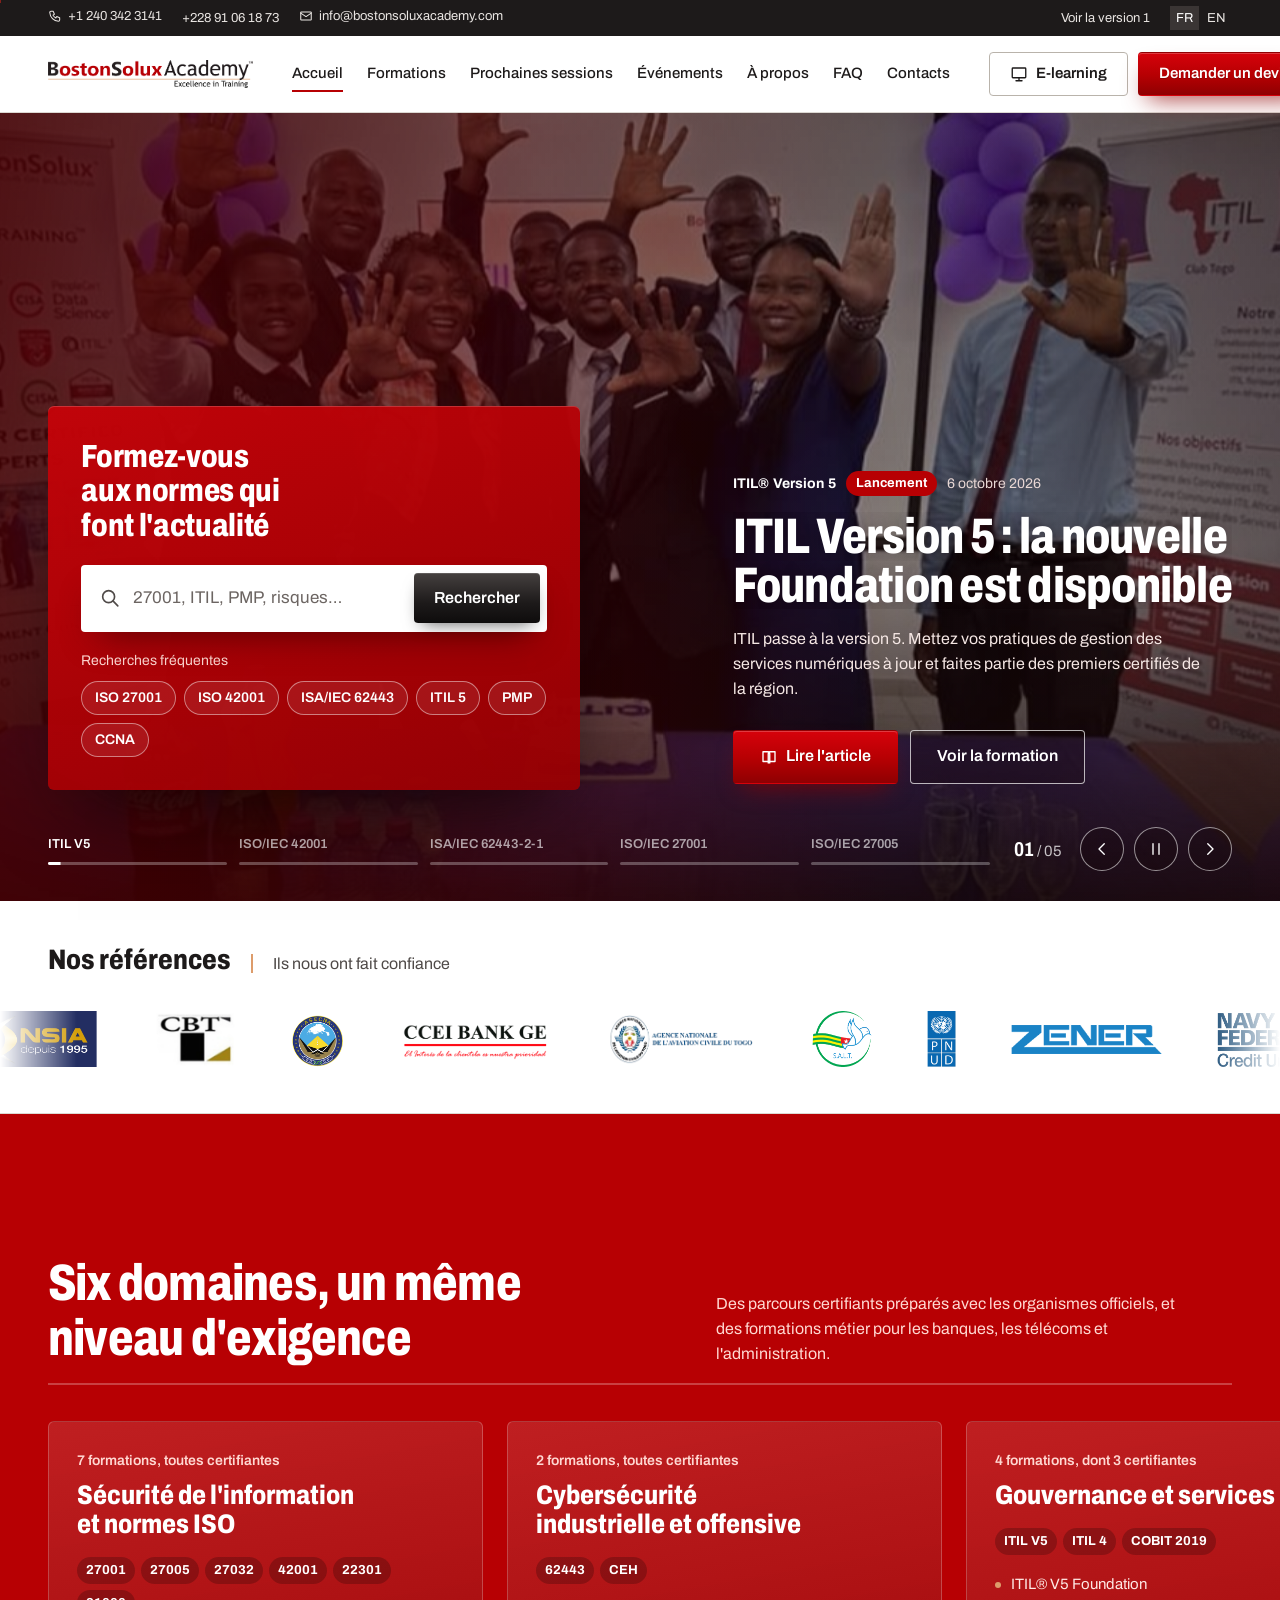
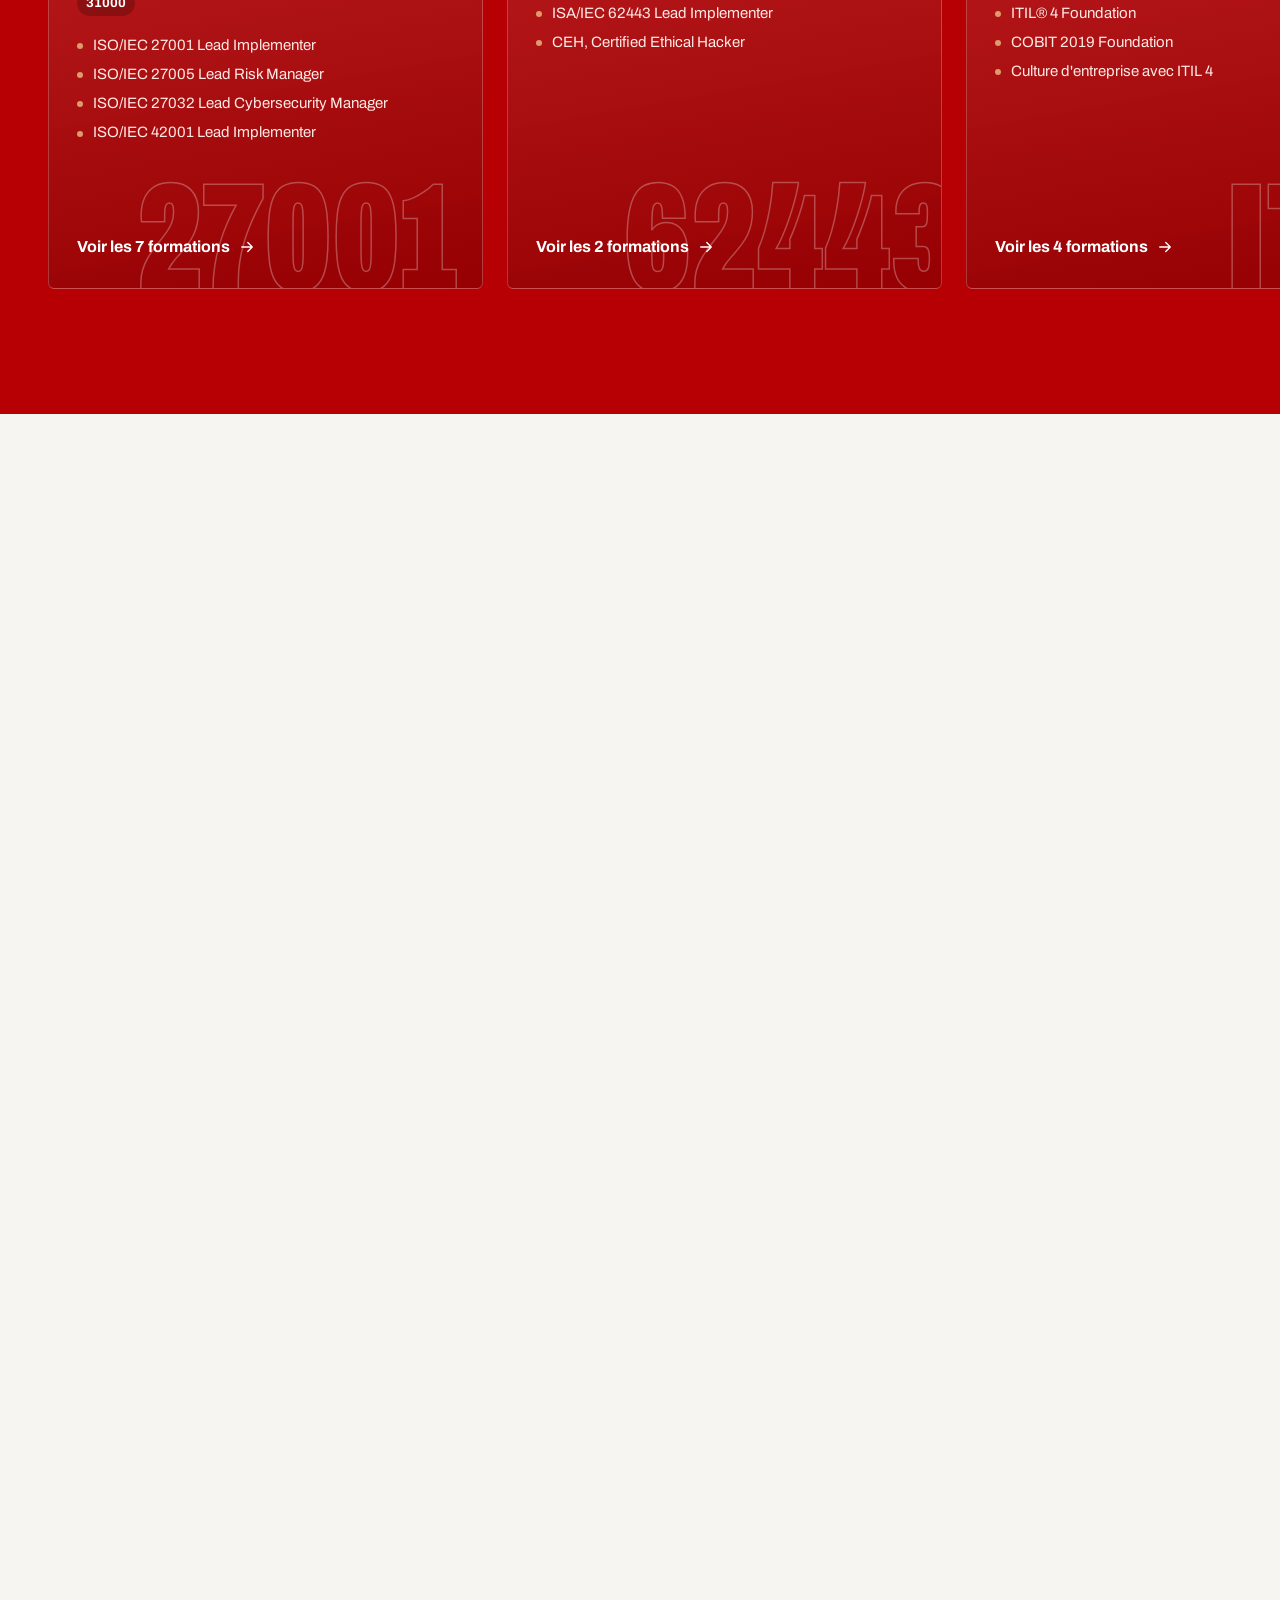
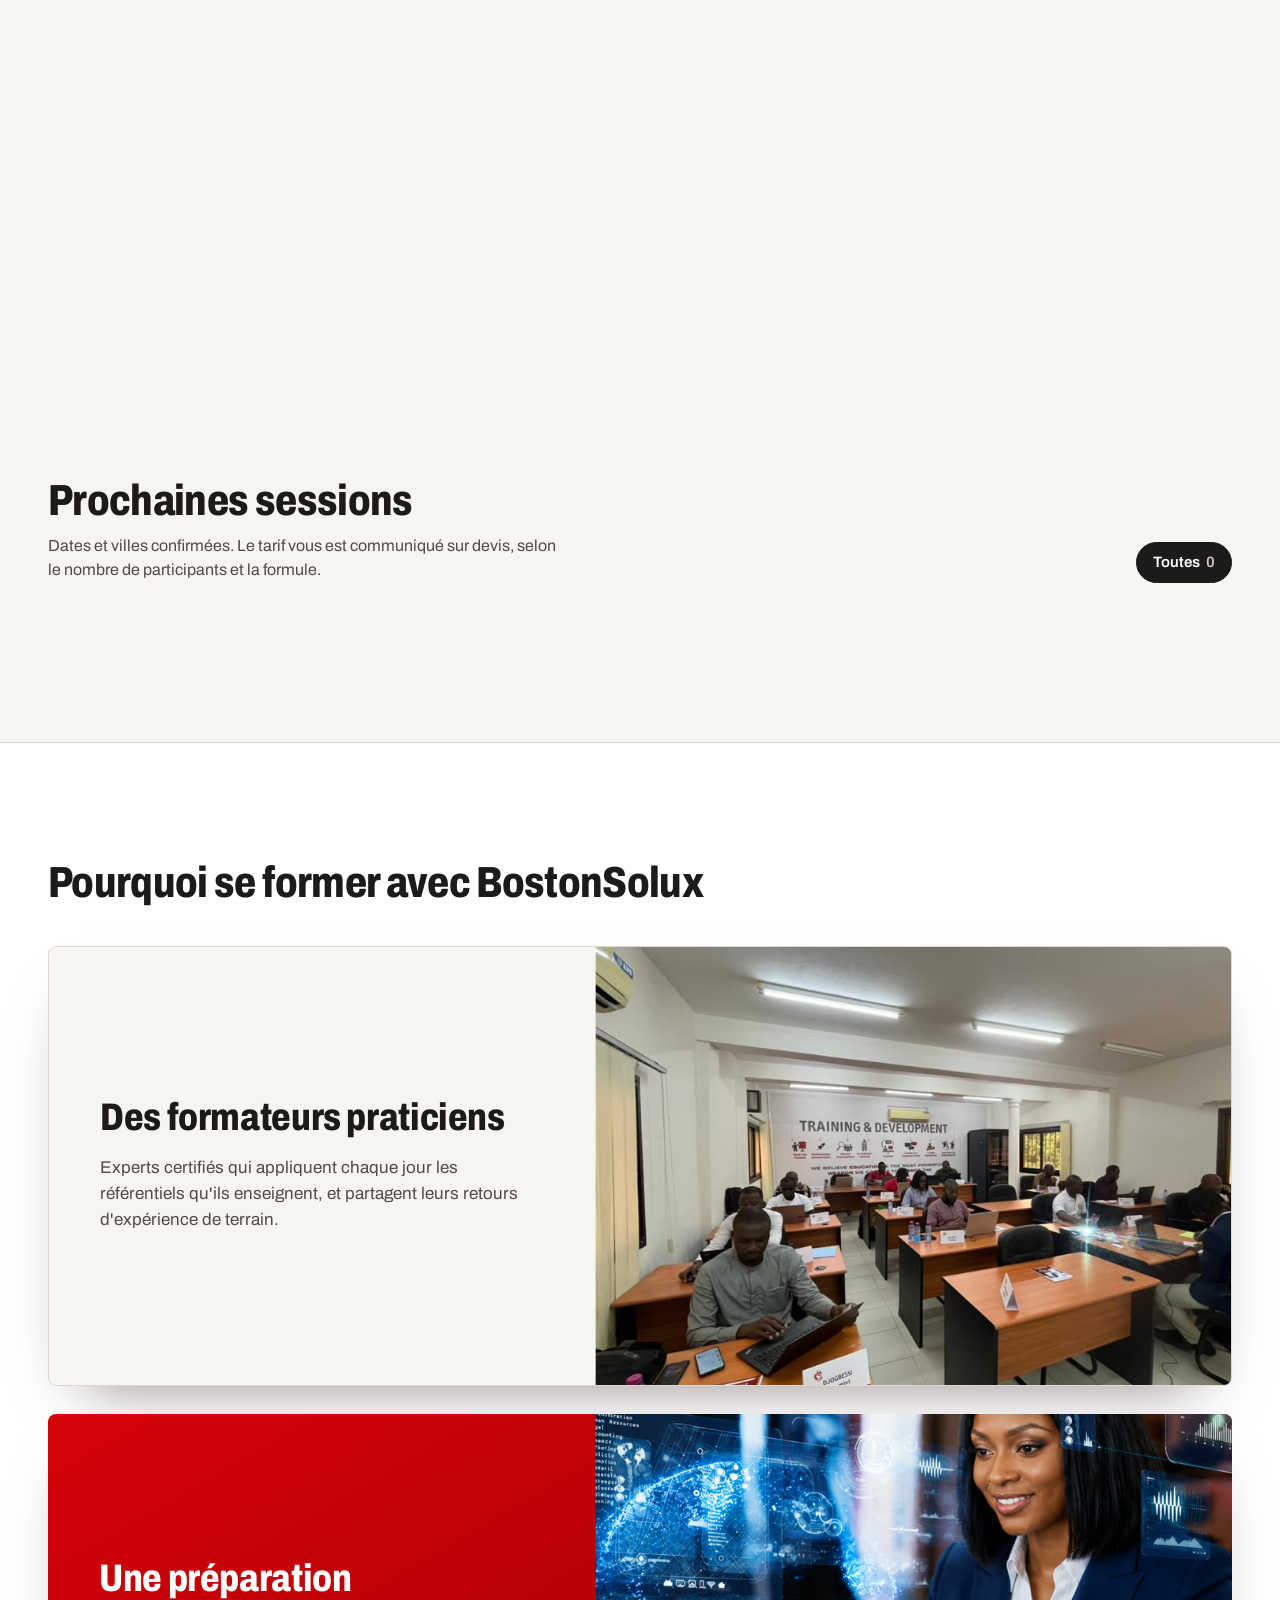
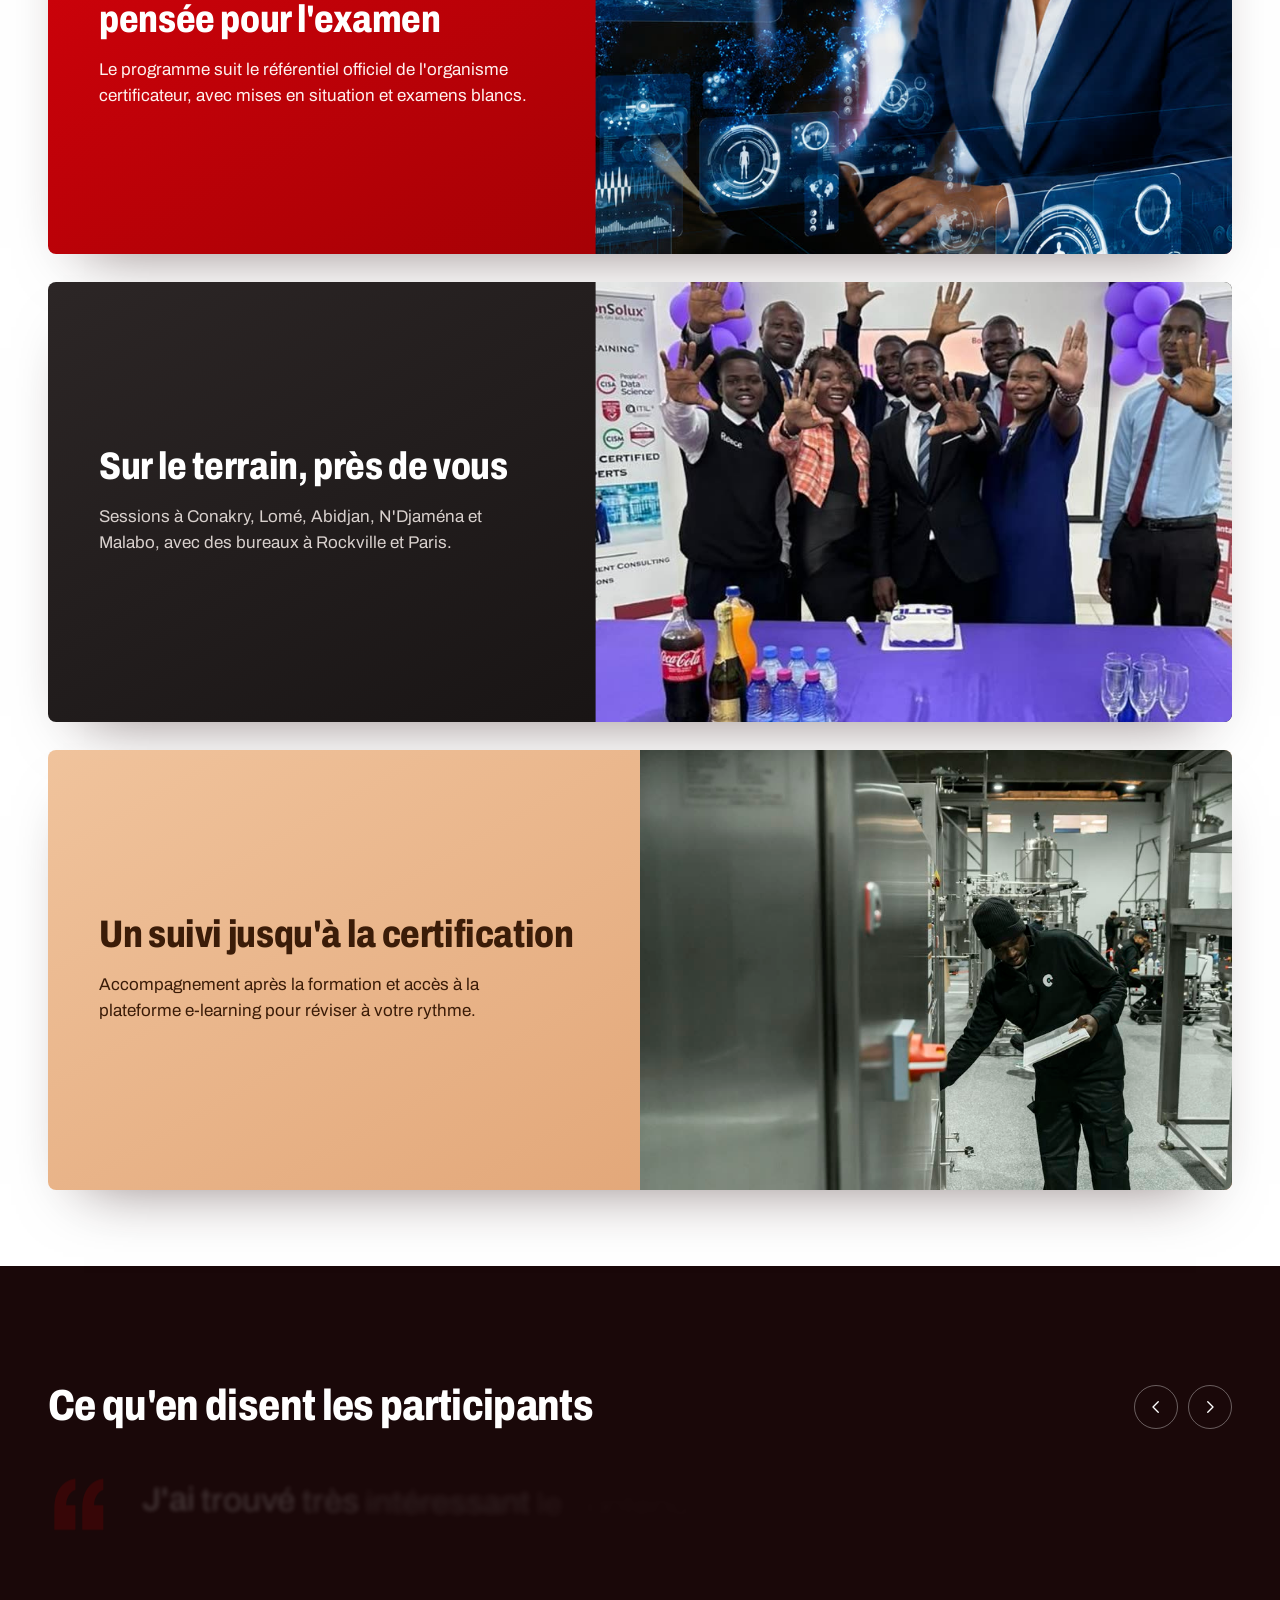
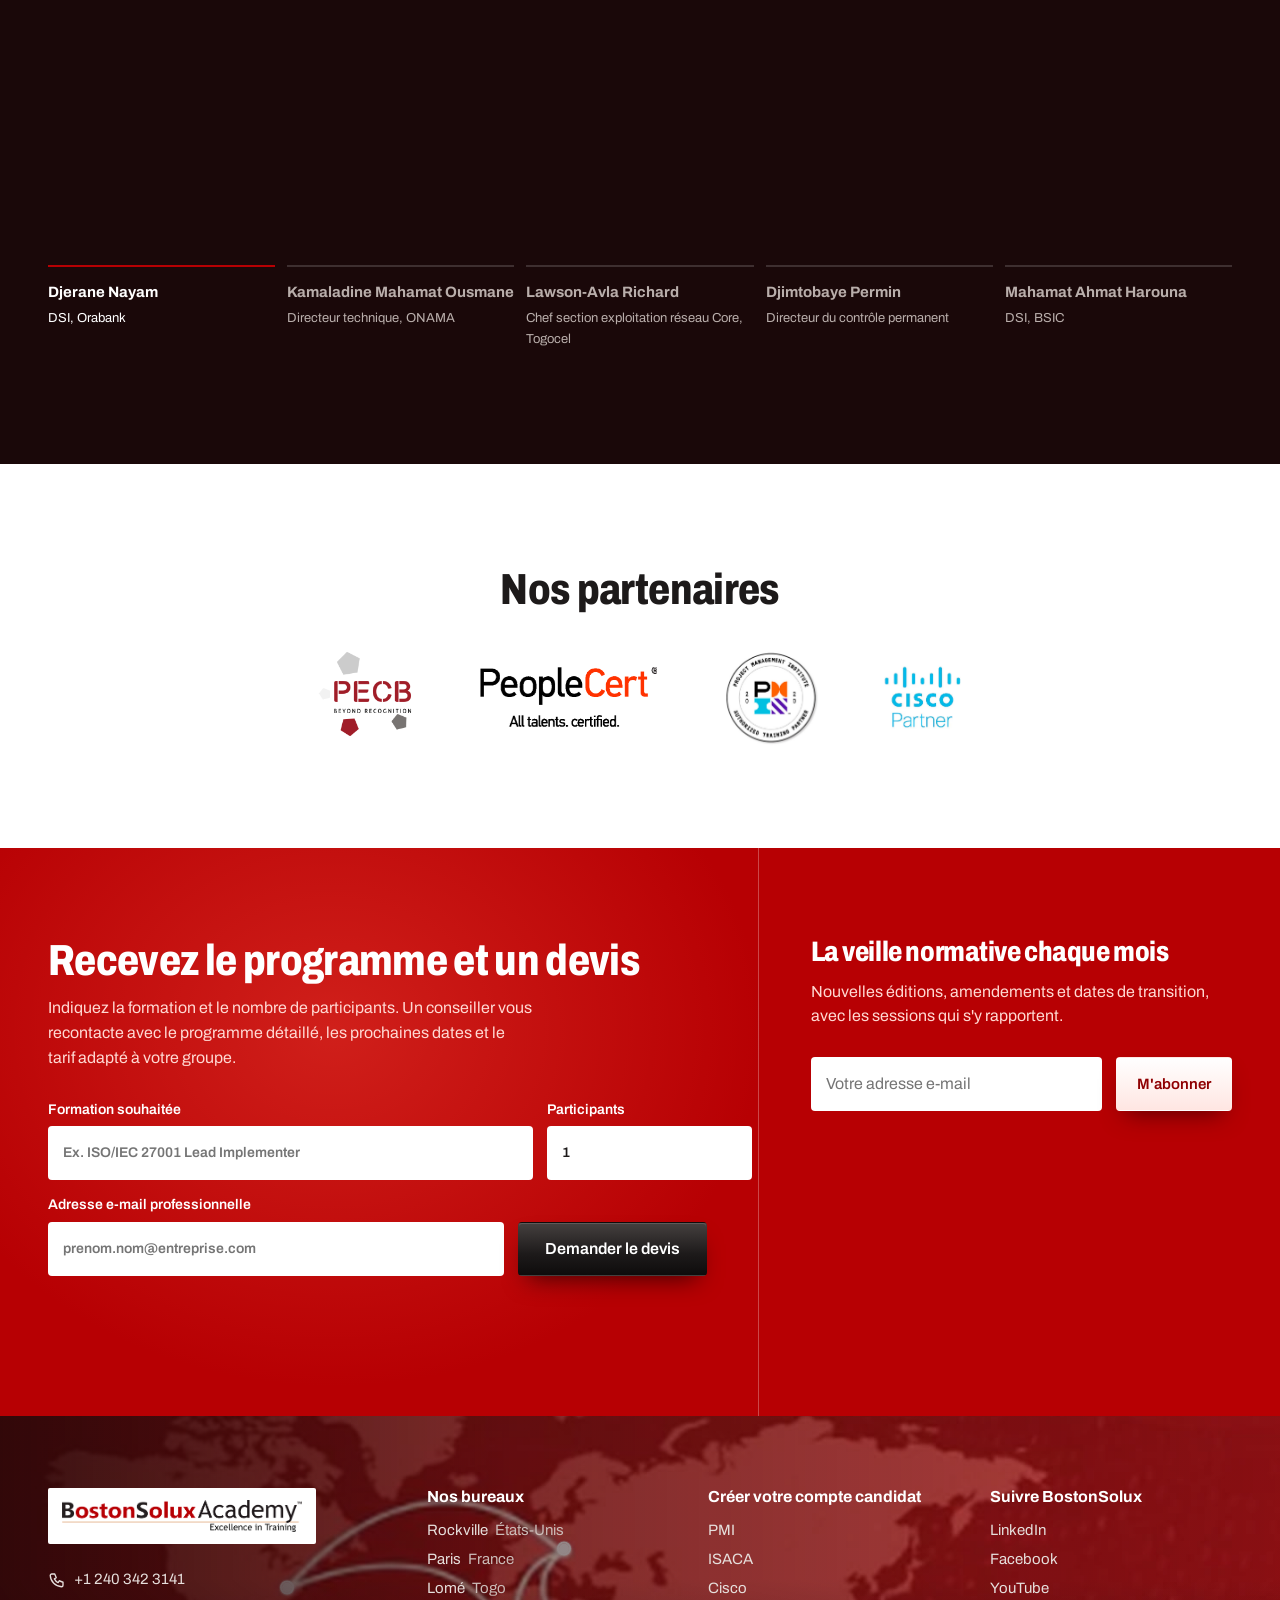
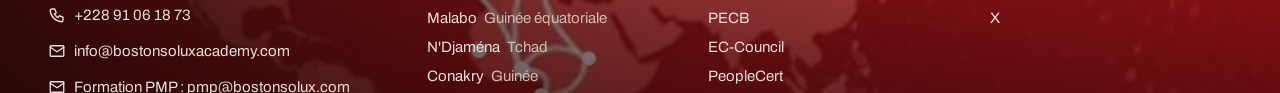
==== maquette/v2/index.html @ 716f004b "Logos officiels des références et version 2 de la maquette V1 : - Logos des références remplacés par" ====
<!doctype html>
<html lang="fr">
<head>
  <meta charset="utf-8">
  <script>document.documentElement.classList.add("js-intro")</script>
  <meta name="viewport" content="width=device-width, initial-scale=1">
  <title>BostonSolux Academy | Formations certifiantes ISO, ITIL, ISA/IEC, PMP</title>
  <meta name="description" content="Formations certifiantes ISO, ITIL, ISA/IEC 62443, PMP et Cisco en présentiel à Conakry, Lomé, Abidjan, N'Djaména et en e-learning.">
  <link rel="preload" href="../fonts/archivo-latin.woff2" as="font" type="font/woff2" crossorigin>
  <link rel="preload" href="../img/news-itil5.jpg" as="image">
  <link rel="stylesheet" href="styles.css">
</head>
<body>
  <a class="skip" href="#contenu">Aller au contenu</a>

  <svg width="0" height="0" class="sr-only" aria-hidden="true">
    <symbol id="i-search" viewBox="0 0 24 24"><circle cx="10.5" cy="10.5" r="6.5"/><path d="m15.5 15.5 5 5"/></symbol>
    <symbol id="i-phone" viewBox="0 0 24 24"><path d="M5 4h4l2 5-2.5 1.5a11 11 0 0 0 5 5L15 13l5 2v4a2 2 0 0 1-2 2A16 16 0 0 1 3 6a2 2 0 0 1 2-2"/></symbol>
    <symbol id="i-mail" viewBox="0 0 24 24"><rect x="3" y="5" width="18" height="14" rx="1"/><path d="m3 7 9 6 9-6"/></symbol>
    <symbol id="i-pin" viewBox="0 0 24 24"><path d="M12 21s-7-6.2-7-11.5a7 7 0 0 1 14 0C19 14.8 12 21 12 21z"/><circle cx="12" cy="9.5" r="2.5"/></symbol>
    <symbol id="i-cal" viewBox="0 0 24 24"><rect x="3.5" y="5" width="17" height="15" rx="1"/><path d="M3.5 10h17M8 3v4M16 3v4"/></symbol>
    <symbol id="i-arrow" viewBox="0 0 24 24"><path d="M5 12h14M13 6l6 6-6 6"/></symbol>
    <symbol id="i-left" viewBox="0 0 24 24"><path d="m15 5-7 7 7 7"/></symbol>
    <symbol id="i-right" viewBox="0 0 24 24"><path d="m9 5 7 7-7 7"/></symbol>
    <symbol id="i-pause" viewBox="0 0 24 24"><path d="M8 5v14M16 5v14"/></symbol>
    <symbol id="i-play" viewBox="0 0 24 24"><path d="M7 5v14l12-7z"/></symbol>
    <symbol id="i-menu" viewBox="0 0 24 24"><path d="M4 7h16M4 12h16M4 17h16"/></symbol>
    <symbol id="i-close" viewBox="0 0 24 24"><path d="m6 6 12 12M18 6 6 18"/></symbol>
    <symbol id="i-read" viewBox="0 0 24 24"><path d="M4 5h6a3 3 0 0 1 3 3v12a2 2 0 0 0-2-2H4zM20 5h-6a3 3 0 0 0-3 3v12a2 2 0 0 1 2-2h7z"/></symbol>
    <symbol id="i-screen" viewBox="0 0 24 24"><rect x="3" y="4" width="18" height="13" rx="1"/><path d="M8 21h8M12 17v4"/></symbol>
    <symbol id="i-check" viewBox="0 0 24 24"><path d="m5 12.5 4.5 4.5L19 7"/></symbol>
  </svg>

  <div class="progress" aria-hidden="true"><span id="scroll-progress"></span></div>

  <div class="utility">
    <div class="wrap utility__in">
      <ul class="utility__contacts">
        <li><a href="tel:+12403423141"><svg class="ic"><use href="#i-phone"/></svg>+1 240 342 3141</a></li>
        <li><a href="tel:+22891061873">+228 91 06 18 73</a></li>
        <li class="hide-sm"><a href="mailto:info@bostonsoluxacademy.com"><svg class="ic"><use href="#i-mail"/></svg>info@bostonsoluxacademy.com</a></li>
      </ul>
      <ul class="utility__links">
        <li class="hide-sm"><a href="../index.html">Voir la version 1</a></li>
        <li class="lang"><a href="#" aria-current="true">FR</a><a href="#">EN</a></li>
      </ul>
    </div>
  </div>

  <header class="nav" id="nav">
    <div class="wrap nav__in">
      <a class="nav__logo" href="#"><img src="../logo-bs-academy.png" alt="BostonSolux Academy, Excellence in Training" width="1114" height="150"></a>
      <nav aria-label="Navigation principale">
        <ul class="nav__menu" id="menu">
          <li><a href="#" aria-current="page">Accueil</a></li>
          <li><a href="#domaines">Formations</a></li>
          <li><a href="#sessions">Prochaines sessions</a></li>
          <li><a href="#">Événements</a></li>
          <li><a href="#">À propos</a></li>
          <li><a href="#">FAQ</a></li>
          <li><a href="#contact">Contacts</a></li>
          <li class="nav__menu-extra"><a href="#">Plateforme e-learning</a></li>
        </ul>
      </nav>
      <div class="nav__actions">
        <a class="btn btn--ghost hide-md" href="#"><svg class="ic"><use href="#i-screen"/></svg>E-learning</a>
        <a class="btn btn--red" href="#devis" data-magnetic>Demander un devis</a>
        <button class="nav__burger" type="button" aria-expanded="false" aria-controls="menu" aria-label="Ouvrir le menu">
          <svg class="ic ic--lg"><use href="#i-menu"/></svg>
        </button>
      </div>
    </div>
  </header>

  <main id="contenu">
    <!-- ===== Header : actualités en diaporama + recherche ===== -->
    <section class="hero" id="hero" aria-roledescription="carrousel" aria-label="Actualités des normes et recherche de formation">
      <div class="hero__slides" aria-hidden="true"><div class="hero__reel" id="hero-slides"></div></div>
      <div class="hero__shade" aria-hidden="true"></div>

      <div class="wrap hero__grid">
        <div class="finder" id="finder" data-intro>
          <h1 class="finder__title">Formez-vous aux normes qui font l'actualité</h1>
          <form class="search" id="search" role="search" autocomplete="off">
            <label class="sr-only" for="q">Rechercher une formation</label>
            <div class="search__field">
              <svg class="ic search__icon"><use href="#i-search"/></svg>
              <input id="q" name="q" type="search" placeholder="27001, ITIL, PMP, risques…"
                role="combobox" aria-expanded="false" aria-controls="results" aria-autocomplete="list">
              <button class="search__go" type="submit">Rechercher</button>
            </div>
            <div class="search__panel" id="results-panel" hidden>
              <p class="search__count" id="results-count" aria-live="polite"></p>
              <ul class="search__results" id="results" role="listbox" aria-label="Formations correspondantes"></ul>
            </div>
          </form>
          <div class="finder__chips">
            <p id="chips-label">Recherches fréquentes</p>
            <ul aria-labelledby="chips-label">
              <li><button type="button" data-q="27001">ISO 27001</button></li>
              <li><button type="button" data-q="42001">ISO 42001</button></li>
              <li><button type="button" data-q="62443">ISA/IEC 62443</button></li>
              <li><button type="button" data-q="ITIL">ITIL 5</button></li>
              <li><button type="button" data-q="PMP">PMP</button></li>
              <li><button type="button" data-q="CCNA">CCNA</button></li>
            </ul>
          </div>
        </div>

        <article class="story" id="story" aria-live="polite" data-intro>
          <div class="story__meta"><span class="story__ref" id="story-ref"></span><span class="story__status" id="story-status"></span><time id="story-date"></time></div>
          <h2 class="story__title" id="story-title"></h2>
          <p class="story__teaser" id="story-teaser"></p>
          <div class="story__actions">
            <a class="btn btn--red btn--lg" id="story-read" href="#" data-magnetic><svg class="ic"><use href="#i-read"/></svg>Lire l'article</a>
            <a class="btn btn--glass btn--lg" id="story-course" href="#domaines">Voir la formation</a>
          </div>
        </article>
      </div>

      <div class="wrap hero__bar" data-intro>
        <ol class="dots" id="hero-dots" aria-label="Choisir une actualité"></ol>
        <div class="hero__ctrl">
          <span class="hero__count" aria-hidden="true"><b id="hero-index">01</b> / <span id="hero-total">05</span></span>
          <button type="button" class="round" id="hero-prev" aria-label="Actualité précédente"><svg class="ic"><use href="#i-left"/></svg></button>
          <button type="button" class="round" id="hero-toggle" aria-label="Mettre en pause le défilement"><svg class="ic"><use href="#i-pause"/></svg></button>
          <button type="button" class="round" id="hero-next" aria-label="Actualité suivante"><svg class="ic"><use href="#i-right"/></svg></button>
        </div>
      </div>
    </section>

    <!-- ===== Nos références ===== -->
    <section class="refs" aria-labelledby="refs-title">
      <div class="wrap refs__head">
        <h2 id="refs-title" data-split>Nos références</h2>
        <p>Ils nous ont fait confiance</p>
      </div>
      <div class="marquee">
        <ul class="marquee__row" id="refs-row" aria-label="Entreprises et institutions clientes"></ul>
      </div>
    </section>

    <!-- ===== Domaines : défilement horizontal épinglé ===== -->
    <section class="domains" id="domaines" aria-labelledby="domains-title">
      <div class="domains__pin">
        <div class="domains__intro wrap">
          <h2 id="domains-title" data-split>Six domaines, un même niveau d'exigence</h2>
          <p>Des parcours certifiants préparés avec les organismes officiels, et des formations métier pour les banques, les télécoms et l'administration.</p>
          <div class="domains__meter" aria-hidden="true"><span id="domains-meter"></span></div>
        </div>
        <div class="domains__viewport">
          <ul class="domains__track" id="domains-track"></ul>
        </div>
      </div>
    </section>

    <!-- ===== Prochaines sessions : frise ===== -->
    <section class="sessions" id="sessions" aria-labelledby="sessions-title">
      <div class="wrap">
        <div class="section-head">
          <div>
            <h2 id="sessions-title" data-split>Prochaines sessions</h2>
            <p>Dates et villes confirmées. Le tarif vous est communiqué sur devis, selon le nombre de participants et la formule.</p>
          </div>
          <div class="filters" role="group" aria-label="Filtrer par ville" id="city-filters"></div>
        </div>
        <div class="timeline">
          <div class="timeline__rail" aria-hidden="true"><span id="timeline-fill"></span></div>
          <ol class="timeline__list" id="session-list"></ol>
        </div>
      </div>
    </section>

    <!-- ===== Engagement : cartes empilées ===== -->
    <section class="promise" aria-labelledby="promise-title">
      <div class="wrap">
        <h2 id="promise-title" data-split>Pourquoi se former avec BostonSolux</h2>
        <div class="stack" id="stack">
          <article class="card card--white">
            <div class="card__text"><h3>Des formateurs praticiens</h3><p>Experts certifiés qui appliquent chaque jour les référentiels qu'ils enseignent, et partagent leurs retours d'expérience de terrain.</p></div>
            <img src="../img/news-42001.jpg" alt="Participants en salle de formation BostonSolux" loading="lazy">
          </article>
          <article class="card card--red">
            <div class="card__text"><h3>Une préparation pensée pour l'examen</h3><p>Le programme suit le référentiel officiel de l'organisme certificateur, avec mises en situation et examens blancs.</p></div>
            <img src="../img/news-27005.jpg" alt="" loading="lazy">
          </article>
          <article class="card card--ink">
            <div class="card__text"><h3>Sur le terrain, près de vous</h3><p>Sessions à Conakry, Lomé, Abidjan, N'Djaména et Malabo, avec des bureaux à Rockville et Paris.</p></div>
            <img src="../img/news-itil5.jpg" alt="Équipe BostonSolux lors du lancement d'ITIL Version 5" loading="lazy">
          </article>
          <article class="card card--ochre">
            <div class="card__text"><h3>Un suivi jusqu'à la certification</h3><p>Accompagnement après la formation et accès à la plateforme e-learning pour réviser à votre rythme.</p></div>
            <img src="../img/news-62443.jpg" alt="" loading="lazy">
          </article>
        </div>
      </div>
    </section>

    <!-- ===== Témoignages ===== -->
    <section class="voices" aria-labelledby="voices-title">
      <div class="wrap voices__in">
        <div class="voices__head">
          <h2 id="voices-title" data-split>Ce qu'en disent les participants</h2>
          <div class="voices__nav">
            <button type="button" class="round round--dark" id="voice-prev" aria-label="Témoignage précédent"><svg class="ic"><use href="#i-left"/></svg></button>
            <button type="button" class="round round--dark" id="voice-next" aria-label="Témoignage suivant"><svg class="ic"><use href="#i-right"/></svg></button>
          </div>
        </div>
        <figure class="quote" id="quote" aria-live="polite"></figure>
        <ol class="voices__people" id="voices-people" aria-label="Participants"></ol>
      </div>
    </section>

    <!-- ===== Nos partenaires ===== -->
    <section class="partners" aria-labelledby="partners-title">
      <div class="wrap partners__in">
        <h2 id="partners-title" data-split>Nos partenaires</h2>
        <ul class="partners__list" id="partners-list"></ul>
      </div>
    </section>

    <!-- ===== Devis + newsletter ===== -->
    <section class="cta" id="devis" aria-labelledby="cta-title">
      <div class="wrap cta__in">
        <div class="cta__devis">
          <h2 id="cta-title" data-split>Recevez le programme et un devis</h2>
          <p>Indiquez la formation et le nombre de participants. Un conseiller vous recontacte avec le programme détaillé, les prochaines dates et le tarif adapté à votre groupe.</p>
          <form class="form" id="devis-form" novalidate>
            <div class="form__row">
              <label>Formation souhaitée<input name="formation" id="devis-formation" required placeholder="Ex. ISO/IEC 27001 Lead Implementer"></label>
              <label>Participants<input name="nb" type="number" min="1" value="1" inputmode="numeric"></label>
            </div>
            <div class="form__row">
              <label>Adresse e-mail professionnelle<input name="email" type="email" required placeholder="prenom.nom@entreprise.com"></label>
              <button class="btn btn--ink btn--lg" type="submit" data-magnetic>Demander le devis</button>
            </div>
            <p class="form__msg" role="status" aria-live="polite"></p>
          </form>
        </div>
        <div class="cta__news">
          <h2>La veille normative chaque mois</h2>
          <p>Nouvelles éditions, amendements et dates de transition, avec les sessions qui s'y rapportent.</p>
          <form class="form form--inline" id="news-form" novalidate>
            <label class="sr-only" for="news-email">Adresse e-mail</label>
            <input id="news-email" type="email" required placeholder="Votre adresse e-mail">
            <button class="btn btn--light" type="submit">M'abonner</button>
            <p class="form__msg" role="status" aria-live="polite"></p>
          </form>
        </div>
      </div>
    </section>
  </main>

  <footer class="foot" id="contact">
    <div class="foot__map" aria-hidden="true">
      <img src="../img/footer-map.jpg" alt="">
      <span class="pin" style="--x:22.4%;--y:44.5%" data-label="Rockville"></span>
      <span class="pin" style="--x:44.1%;--y:37.8%" data-label="Paris"></span>
      <span class="pin" style="--x:37.4%;--y:55.2%" data-label="Conakry"></span>
      <span class="pin" style="--x:40.8%;--y:58.4%" data-label="Lomé"></span>
      <span class="pin" style="--x:42.3%;--y:63.1%" data-label="Malabo"></span>
      <span class="pin" style="--x:46%;--y:56.5%" data-label="N'Djaména"></span>
    </div>
    <div class="wrap foot__in">
      <div class="foot__brand">
        <img src="../logo-bs-academy.png" alt="BostonSolux Academy" width="1114" height="150">
        <ul class="foot__contact">
          <li><a href="tel:+12403423141"><svg class="ic"><use href="#i-phone"/></svg>+1 240 342 3141</a></li>
          <li><a href="tel:+22891061873"><svg class="ic"><use href="#i-phone"/></svg>+228 91 06 18 73</a></li>
          <li><a href="mailto:info@bostonsoluxacademy.com"><svg class="ic"><use href="#i-mail"/></svg>info@bostonsoluxacademy.com</a></li>
          <li><a href="mailto:pmp@bostonsolux.com"><svg class="ic"><use href="#i-mail"/></svg>Formation PMP : pmp@bostonsolux.com</a></li>
        </ul>
      </div>
      <div>
        <h3>Nos bureaux</h3>
        <ul class="foot__offices">
          <li>Rockville <span>États-Unis</span></li>
          <li>Paris <span>France</span></li>
          <li>Lomé <span>Togo</span></li>
          <li>Malabo <span>Guinée équatoriale</span></li>
          <li>N'Djaména <span>Tchad</span></li>
          <li>Conakry <span>Guinée</span></li>
        </ul>
      </div>
      <div>
        <h3>Créer votre compte candidat</h3>
        <ul class="foot__links">
          <li><a href="#">PMI</a></li><li><a href="#">ISACA</a></li><li><a href="#">Cisco</a></li>
          <li><a href="#">PECB</a></li><li><a href="#">EC-Council</a></li><li><a href="#">PeopleCert</a></li>
        </ul>
      </div>
      <div>
        <h3>Suivre BostonSolux</h3>
        <ul class="foot__links">
          <li><a href="#">LinkedIn</a></li><li><a href="#">Facebook</a></li><li><a href="#">YouTube</a></li><li><a href="#">X</a></li>
        </ul>
      </div>
    </div>
    <div class="wrap foot__legal">
      <p>© 2026 BostonSolux Academy</p>
      <p><a href="https://www.bostonsolux.com">bostonsolux.com</a> <a href="https://www.bostonsoluxsecurity.com">bostonsoluxsecurity.com</a></p>
    </div>
  </footer>

  <script src="vendor/gsap.min.js"></script>
  <script src="vendor/ScrollTrigger.min.js"></script>
  <script src="vendor/SplitText.min.js"></script>
  <script src="vendor/Flip.min.js"></script>
  <script src="../data.js"></script>
  <script src="app.js"></script>
</body>
</html>
---- maquette/v2/styles.css ----
@font-face {
  font-family: "Archivo";
  src: url("../fonts/archivo-latin.woff2") format("woff2");
  font-weight: 100 900;
  font-stretch: 62% 125%;
  font-display: swap;
  unicode-range: U+0000-00FF, U+0131, U+0152-0153, U+02BB-02BC, U+02C6, U+02DA, U+02DC, U+0304, U+0308, U+0329, U+2000-206F, U+20AC, U+2122, U+2191, U+2193, U+2212, U+2215, U+FEFF, U+FFFD;
}
@font-face {
  font-family: "Archivo";
  src: url("../fonts/archivo-latin-ext.woff2") format("woff2");
  font-weight: 100 900;
  font-stretch: 62% 125%;
  font-display: swap;
  unicode-range: U+0100-02BA, U+02BD-02C5, U+02C7-02CC, U+02CE-02D7, U+02DD-02FF, U+0304, U+0308, U+0329, U+1D00-1DBF, U+1E00-1E9F, U+1EF2-1EFF, U+2020, U+20A0-20AB, U+20AD-20C0, U+2113, U+2C60-2C7F, U+A720-A7FF;
}

:root {
  --red: #b70003;
  --red-hi: #d6020b;
  --red-deep: #8f0002;
  --red-ink: #5c0002;
  --ochre: #dd9c6b;
  --ink: #1d1a1a;
  --ink-2: #4f4a48;
  --night: #1a0809;
  --paper: #f6f5f2;
  --white: #ffffff;
  --rule: #dcd8d2;
  --rule-strong: #b9b3ab;
  --on-red-2: #ffd8d2;

  --font: "Archivo", "Segoe UI", system-ui, sans-serif;
  --gutter: clamp(16px, 4vw, 48px);
  --max: 1320px;
  --radius: 4px;

  --ease-out: cubic-bezier(0.23, 1, 0.32, 1);
  --ease-in-out: cubic-bezier(0.77, 0, 0.175, 1);
}

*, *::before, *::after { box-sizing: border-box; }
html { -webkit-text-size-adjust: 100%; scroll-padding-top: 90px; }
body { margin: 0; font-family: var(--font); font-size: 1rem; line-height: 1.55; color: var(--ink); background: var(--paper); }
img { max-width: 100%; height: auto; display: block; }
a { color: inherit; text-underline-offset: 0.2em; text-decoration-thickness: 1px; }
button, input { font: inherit; color: inherit; }
h1, h2, h3 { margin: 0; line-height: 1.08; text-wrap: balance; }
p { margin: 0; }
ul, ol { list-style: none; margin: 0; padding: 0; }
::selection { background: var(--red); color: var(--white); }
:focus-visible { outline: 2px solid var(--ochre); outline-offset: 2px; }
html { scrollbar-color: var(--rule-strong) var(--paper); }

[hidden] { display: none !important; }
.sr-only { position: absolute !important; width: 1px; height: 1px; overflow: hidden; clip: rect(0 0 0 0); white-space: nowrap; }
.skip { position: absolute; left: 8px; top: -60px; z-index: 80; background: var(--ink); color: var(--white); padding: 10px 14px; }
.skip:focus { top: 8px; }
.wrap { width: 100%; max-width: calc(var(--max) + 2 * var(--gutter)); margin: 0 auto; padding: 0 var(--gutter); }
.ic { width: 18px; height: 18px; flex: none; fill: none; stroke: currentColor; stroke-width: 1.8; stroke-linecap: round; stroke-linejoin: round; }
.ic--lg { width: 24px; height: 24px; }

/* Découpage de texte (SplitText) : chaque ligne est masquée */
.line-mask { overflow: hidden; padding-bottom: 0.06em; margin-bottom: -0.06em; }

/* ===== Boutons ===== */
.btn {
  display: inline-flex; align-items: center; justify-content: center; gap: 8px;
  min-height: 44px; padding: 0 20px; border: 1px solid transparent; border-radius: var(--radius);
  font-weight: 600; font-size: 0.9375rem; text-decoration: none; white-space: nowrap; cursor: pointer;
  transition: background-color 160ms ease, border-color 160ms ease, color 160ms ease, box-shadow 220ms ease, transform 160ms var(--ease-out);
}
.btn:active { transform: scale(0.97); }
.btn--lg { min-height: 54px; padding: 0 26px; font-size: 1rem; }
.btn--red {
  background: linear-gradient(180deg, var(--red-hi) 0%, var(--red) 52%, var(--red-deep) 100%); color: var(--white);
  box-shadow: 0 12px 24px -10px rgba(143, 0, 2, 0.8), inset 0 1px 0 rgba(255, 255, 255, 0.22);
  text-shadow: 0 1px 0 rgba(80, 0, 0, 0.35);
}
.btn--ink {
  background: linear-gradient(180deg, #45403f 0%, var(--ink) 60%, #0e0c0c 100%); color: var(--white);
  box-shadow: 0 12px 24px -10px rgba(0, 0, 0, 0.65), inset 0 1px 0 rgba(255, 255, 255, 0.14);
}
.btn--light {
  background: linear-gradient(180deg, #ffffff 0%, #ffe6e2 100%); color: var(--red-deep);
  box-shadow: 0 12px 24px -10px rgba(50, 0, 0, 0.7);
}
.btn--ghost { border-color: var(--rule-strong); }
.btn--glass { border-color: rgba(255, 255, 255, 0.7); color: var(--white); background: rgba(20, 6, 7, 0.25); }
.btn--line { border-color: var(--ink); }
@media (hover: hover) and (pointer: fine) {
  .btn--red:hover { background: linear-gradient(180deg, #e3101a 0%, #c40005 52%, var(--red-deep) 100%); box-shadow: 0 16px 30px -10px rgba(143, 0, 2, 0.9), inset 0 1px 0 rgba(255, 255, 255, 0.25); }
  .btn--ink:hover { background: linear-gradient(180deg, #57514f 0%, #2a2525 60%, #0e0c0c 100%); }
  .btn--light:hover { background: linear-gradient(180deg, #ffffff 0%, #ffd3cc 100%); }
  .btn--ghost:hover, .btn--line:hover { border-color: var(--ink); background: var(--white); }
  .btn--glass:hover { background: var(--white); color: var(--ink); border-color: var(--white); }
}
.round {
  display: inline-grid; place-items: center; width: 44px; height: 44px; border-radius: 50%;
  border: 1px solid rgba(255, 255, 255, 0.55); background: rgba(20, 6, 7, 0.25); color: var(--white); cursor: pointer;
  transition: background-color 160ms ease, color 160ms ease, transform 160ms var(--ease-out);
}
.round:hover { background: var(--white); color: var(--ink); }
.round:active { transform: scale(0.94); }
.round--dark { border-color: rgba(255, 255, 255, 0.35); background: transparent; }

/* ===== Progression de lecture ===== */
.progress { position: fixed; inset: 0 0 auto 0; height: 3px; z-index: 60; pointer-events: none; }
.progress span { display: block; height: 100%; background: linear-gradient(90deg, var(--ochre), var(--red)); transform: scaleX(0); transform-origin: left; }

/* ===== Barre utilitaire + navigation ===== */
.utility { background: var(--ink); color: #e9e5e2; font-size: 0.8125rem; }
.utility__in { display: flex; justify-content: space-between; gap: 16px; min-height: 36px; align-items: center; }
.utility ul { display: flex; gap: 20px; align-items: center; }
.utility a { display: inline-flex; gap: 6px; align-items: center; text-decoration: none; }
.utility a:hover { color: var(--white); text-decoration: underline; }
.utility .ic { width: 14px; height: 14px; }
.lang { display: flex; gap: 2px; }
.lang a { padding: 2px 6px; }
.lang a[aria-current] { background: #3a3534; color: var(--white); }

.nav { position: sticky; top: 0; z-index: 50; background: rgba(255, 255, 255, 0.97); border-bottom: 1px solid var(--rule); transition: transform 320ms var(--ease-out), box-shadow 320ms ease; }
.nav.is-hidden { transform: translateY(-100%); }
.nav.is-scrolled { box-shadow: 0 10px 30px -18px rgba(0, 0, 0, 0.35); }
.nav__in { display: flex; align-items: center; gap: 28px; min-height: 76px; }
.nav__logo { flex: none; }
.nav__logo img { width: clamp(170px, 16vw, 236px); }
.nav nav { margin-right: auto; }
.nav__menu { display: flex; gap: 2px; }
.nav__menu a { position: relative; display: block; padding: 10px 11px; font-weight: 500; font-size: 0.9375rem; text-decoration: none; white-space: nowrap; }
.nav__menu a::after { content: ""; position: absolute; left: 11px; right: 11px; bottom: 4px; height: 2px; background: var(--red); transform: scaleX(0); transform-origin: right; transition: transform 260ms var(--ease-out); }
.nav__menu a:hover::after, .nav__menu a[aria-current]::after { transform: scaleX(1); transform-origin: left; }
.nav__menu-extra { display: none; }
.nav__actions { display: flex; gap: 10px; align-items: center; }
.nav__burger { display: none; background: none; border: 0; padding: 8px; cursor: pointer; }

/* ===== Header diaporama ===== */
.hero {
  position: relative; isolation: isolate; color: var(--white);
  min-height: max(640px, calc(100svh - 112px));
  display: grid; grid-template-rows: 1fr auto;
  background: var(--night);
}
.hero__slides { position: absolute; inset: 0; z-index: -2; overflow: hidden; }
.hero__reel { position: absolute; inset: 0; }
.js-intro [data-intro] { opacity: 0; animation: introSafety 0s 2.5s forwards; }
@keyframes introSafety { to { opacity: 1; } }
.slide { position: absolute; inset: 0; overflow: hidden; visibility: hidden; }
.slide.is-on { visibility: visible; }
.slide img { width: 100%; height: 100%; object-fit: cover; transform-origin: 70% 40%; will-change: transform; }
.hero__shade {
  position: absolute; inset: 0; z-index: -1; pointer-events: none;
  background:
    linear-gradient(90deg, rgba(70, 0, 3, 0.86) 0%, rgba(70, 0, 3, 0.55) 38%, rgba(26, 8, 9, 0.35) 70%, rgba(26, 8, 9, 0.55) 100%),
    linear-gradient(0deg, rgba(20, 6, 7, 0.92) 0%, rgba(20, 6, 7, 0.2) 45%, rgba(20, 6, 7, 0.35) 100%);
}
.hero__grid {
  display: grid; grid-template-columns: minmax(0, 0.95fr) minmax(0, 1.05fr); gap: clamp(32px, 5vw, 80px);
  align-items: end; padding-top: clamp(48px, 7vh, 96px); padding-bottom: 36px;
}

/* Bloc recherche */
.finder {
  position: relative; z-index: 3; align-self: end;
  padding: clamp(24px, 2.6vw, 36px);
  background: linear-gradient(160deg, rgba(196, 3, 9, 0.97) 0%, rgba(150, 0, 3, 0.97) 100%);
  border-radius: 6px;
  box-shadow: 0 40px 80px -30px rgba(10, 0, 0, 0.85), inset 0 1px 0 rgba(255, 255, 255, 0.18);
}
.finder__title { font-size: clamp(1.625rem, 2.5vw, 2.375rem); font-stretch: 80%; font-weight: 800; letter-spacing: -0.01em; max-width: 17ch; }
.search { position: relative; margin-top: 22px; }
.search__field {
  display: flex; align-items: center; gap: 12px; background: var(--white); color: var(--ink);
  padding: 7px 7px 7px 18px; border-radius: var(--radius);
  box-shadow: 0 18px 36px -18px rgba(40, 0, 0, 0.7);
  transition: box-shadow 220ms ease;
}
.search__field:focus-within { outline: 3px solid var(--ochre); outline-offset: 0; }
.search__icon { width: 22px; height: 22px; color: var(--ink-2); }
.search input { flex: 1; min-width: 0; border: 0; outline: 0; background: transparent; font-size: 1.0625rem; padding: 13px 0; caret-color: var(--red); }
.search input::placeholder { color: #6c6562; }
.search input::-webkit-search-cancel-button { display: none; }
.search__go {
  border: 0; cursor: pointer; color: var(--white); font-weight: 600; padding: 0 20px; min-height: 50px; border-radius: var(--radius);
  background: linear-gradient(180deg, #45403f 0%, var(--ink) 60%, #0e0c0c 100%);
  box-shadow: 0 8px 18px -8px rgba(0, 0, 0, 0.65), inset 0 1px 0 rgba(255, 255, 255, 0.14);
  transition: transform 140ms var(--ease-out);
}
.search__go:active { transform: scale(0.97); }
.search__panel {
  position: absolute; left: 0; right: 0; top: calc(100% + 6px); z-index: 30;
  background: var(--white); color: var(--ink); border-radius: var(--radius);
  box-shadow: 0 30px 60px -20px rgba(20, 0, 0, 0.6);
  max-height: min(400px, 55vh); overflow: auto; transform-origin: top center;
  transition: opacity 160ms var(--ease-out), transform 160ms var(--ease-out);
}
@starting-style { .search__panel { opacity: 0; transform: translateY(-4px) scale(0.99); } }
.search__count { padding: 12px 18px 8px; font-size: 0.8125rem; color: var(--ink-2); border-bottom: 1px solid var(--rule); }
.search__results li { border-bottom: 1px solid var(--rule); }
.search__results li:last-child { border-bottom: 0; }
.result { display: grid; grid-template-columns: 84px 1fr auto; gap: 2px 14px; align-items: center; padding: 11px 18px; cursor: pointer; }
.result[aria-selected="true"] { background: var(--paper); box-shadow: inset 3px 0 0 var(--red); }
.result__code { font-stretch: 70%; font-weight: 800; font-size: 1.3rem; line-height: 1; color: var(--red); font-variant-numeric: tabular-nums; }
.result__code small { display: block; font-stretch: 100%; font-size: 0.6875rem; font-weight: 600; color: var(--ink-2); margin-bottom: 3px; }
.result__title { font-weight: 600; line-height: 1.3; }
.result__title mark { background: #fbe3c9; color: inherit; }
.result__meta { grid-column: 2; font-size: 0.8125rem; color: var(--ink-2); }
.result__next { grid-column: 3; grid-row: 1 / span 2; font-size: 0.8125rem; text-align: right; white-space: nowrap; }
.result__next strong { display: block; color: var(--red); }
.search__empty { padding: 18px; }
.search__empty p + p { margin-top: 6px; color: var(--ink-2); font-size: 0.9375rem; }
.finder__chips { margin-top: 18px; display: flex; flex-wrap: wrap; gap: 10px 12px; align-items: center; }
.finder__chips p { font-size: 0.875rem; color: var(--on-red-2); }
.finder__chips ul { display: flex; flex-wrap: wrap; gap: 8px; }
.finder__chips button {
  background: rgba(255, 255, 255, 0.08); color: var(--white); cursor: pointer;
  border: 1px solid rgba(255, 255, 255, 0.45); border-radius: 999px; padding: 5px 13px; font-size: 0.875rem; font-weight: 600;
  transition: background-color 160ms ease, border-color 160ms ease, transform 140ms var(--ease-out);
}
.finder__chips button:hover { background: var(--white); color: var(--red-deep); border-color: var(--white); }
.finder__chips button:active { transform: scale(0.96); }

/* Actualité en cours */
.story { max-width: 640px; justify-self: end; padding-bottom: 6px; }
.story__meta { display: flex; flex-wrap: wrap; align-items: center; gap: 10px; font-size: 0.875rem; }
.story__ref { font-weight: 700; font-variant-numeric: tabular-nums; letter-spacing: 0.01em; }
.story__status { padding: 2px 10px; border-radius: 999px; background: var(--red); font-weight: 700; font-size: 0.8125rem; }
.story time { color: #e9d8d5; }
.story__title { margin-top: 16px; font-size: clamp(2rem, 3.9vw, 3.75rem); font-stretch: 78%; font-weight: 800; line-height: 0.98; letter-spacing: -0.015em; text-shadow: 0 2px 24px rgba(20, 0, 0, 0.35); }
.story__teaser { margin-top: 18px; font-size: clamp(1rem, 1.25vw, 1.1875rem); color: #f5e7e4; max-width: 52ch; }
.story__actions { margin-top: 28px; display: flex; flex-wrap: wrap; gap: 12px; }

/* Barre de navigation du diaporama */
.hero__bar { display: flex; align-items: center; gap: 24px; padding-bottom: 28px; }
.dots { flex: 1; display: grid; grid-template-columns: repeat(var(--n, 5), minmax(0, 1fr)); gap: 12px; }
.dots button {
  width: 100%; display: grid; gap: 8px; text-align: left; background: none; border: 0; padding: 8px 0; cursor: pointer;
  color: rgba(255, 255, 255, 0.62); font-size: 0.8125rem; font-weight: 600; transition: color 200ms ease;
}
.dots button:hover, .dots button[aria-current="true"] { color: var(--white); }
.dots__track { position: relative; height: 3px; background: rgba(255, 255, 255, 0.28); border-radius: 3px; overflow: hidden; }
.dots__fill { position: absolute; inset: 0; background: var(--white); transform: scaleX(0); transform-origin: left; }
.dots__label { white-space: nowrap; overflow: hidden; text-overflow: ellipsis; }
.hero__ctrl { display: flex; align-items: center; gap: 10px; }
.hero__count { margin-right: 8px; font-variant-numeric: tabular-nums; color: rgba(255, 255, 255, 0.75); font-size: 0.9375rem; }
.hero__count b { color: var(--white); font-size: 1.25rem; font-stretch: 80%; }

/* ===== Références ===== */
.refs { background: var(--white); border-bottom: 1px solid var(--rule); padding: 44px 0 36px; overflow: hidden; }
.refs__head { display: flex; align-items: baseline; gap: 8px 20px; flex-wrap: wrap; }
.refs h2 { font-size: clamp(1.5rem, 2.2vw, 1.875rem); font-stretch: 82%; font-weight: 800; }
.refs__head p { color: var(--ink-2); padding-left: 20px; border-left: 2px solid var(--ochre); line-height: 1.2; }
.marquee {
  margin-top: 26px;
  -webkit-mask-image: linear-gradient(90deg, transparent, #000 6%, #000 94%, transparent);
  mask-image: linear-gradient(90deg, transparent, #000 6%, #000 94%, transparent);
}
.marquee__row { display: flex; width: max-content; }
.marquee__row li { flex: none; display: flex; align-items: center; justify-content: center; height: 76px; padding: 0 28px; }
.marquee__row img { max-height: 56px; max-width: 150px; width: auto; height: auto; object-fit: contain; transition: transform 240ms var(--ease-out); }
.marquee__row li:hover img { transform: scale(1.08); }
.marquee__lockup { gap: 10px; }
.marquee__lockup span { max-width: 17ch; font-size: 0.75rem; font-weight: 700; line-height: 1.25; color: #2b4a2b; }

/* ===== Domaines : défilement horizontal ===== */
.domains { background: var(--red); color: var(--white); overflow: hidden; }
.domains__pin { min-height: 100svh; display: flex; flex-direction: column; justify-content: center; gap: clamp(28px, 4vh, 48px); padding: 80px 0 64px; }
.domains__intro { display: grid; grid-template-columns: minmax(0, 1.2fr) minmax(0, 1fr); gap: 16px 48px; align-items: end; }
.domains h2 { font-size: clamp(2rem, 4vw, 3.5rem); font-stretch: 78%; font-weight: 800; letter-spacing: -0.015em; }
.domains__intro p { color: var(--on-red-2); max-width: 52ch; }
.domains__meter { grid-column: 1 / -1; height: 2px; background: rgba(255, 255, 255, 0.25); }
.domains__meter span { display: block; height: 100%; background: var(--white); transform: scaleX(0); transform-origin: left; }
.domains__viewport { overflow-x: auto; scroll-snap-type: x mandatory; scrollbar-width: none; }
.domains__viewport::-webkit-scrollbar { display: none; }
.domains.is-pinned .domains__viewport { overflow: visible; scroll-snap-type: none; }
.panel { scroll-snap-align: start; }
.domains__track { display: flex; gap: 24px; width: max-content; padding: 0 var(--gutter); padding-left: max(var(--gutter), calc((100vw - var(--max)) / 2)); }
.panel {
  position: relative; overflow: hidden; flex: none;
  width: clamp(300px, 34vw, 480px); min-height: clamp(380px, 52vh, 500px);
  display: flex; flex-direction: column; padding: 28px;
  background: linear-gradient(170deg, rgba(255, 255, 255, 0.12), rgba(0, 0, 0, 0.18));
  border: 1px solid rgba(255, 255, 255, 0.22); border-radius: 6px;
  transition: transform 300ms var(--ease-out), background-color 300ms ease, border-color 300ms ease;
}
.panel:hover { border-color: rgba(255, 255, 255, 0.6); }
.panel__ghost {
  position: absolute; right: -0.06em; bottom: -0.18em; z-index: 0; pointer-events: none;
  font-size: clamp(7rem, 12vw, 11rem); font-weight: 900; font-stretch: 62%; line-height: 1;
  color: transparent; -webkit-text-stroke: 1.5px rgba(255, 255, 255, 0.28);
}
.panel > :not(.panel__ghost) { position: relative; z-index: 1; }
.panel__count { font-size: 0.875rem; font-weight: 600; color: var(--on-red-2); }
.panel h3 { margin-top: 10px; font-size: clamp(1.5rem, 2.1vw, 2rem); font-stretch: 82%; font-weight: 800; }
.panel__codes { margin-top: 18px; display: flex; flex-wrap: wrap; gap: 6px; }
.panel__codes span { padding: 3px 9px; border-radius: 999px; background: rgba(0, 0, 0, 0.22); font-size: 0.8125rem; font-weight: 700; font-variant-numeric: tabular-nums; }
.panel__list { margin-top: 18px; display: grid; gap: 6px; font-size: 0.9375rem; color: #ffe9e5; }
.panel__list li::before { content: ""; display: inline-block; width: 6px; height: 6px; margin-right: 10px; border-radius: 50%; background: var(--ochre); vertical-align: middle; }
.panel__more { margin-top: auto; padding-top: 22px; display: inline-flex; align-items: center; gap: 8px; font-weight: 700; color: var(--white); text-decoration: none; }
.panel__more .ic { transition: transform 220ms var(--ease-out); }
.panel__more:hover .ic { transform: translateX(4px); }

/* ===== Prochaines sessions : frise ===== */
.sessions { padding: clamp(72px, 9vw, 128px) 0; overflow-x: clip; }
.section-head { display: flex; justify-content: space-between; align-items: flex-end; gap: 24px; flex-wrap: wrap; margin-bottom: 44px; }
.section-head h2, .promise h2, .voices h2, .partners h2, .cta h2 { font-size: clamp(2rem, 3.4vw, 3rem); font-stretch: 80%; font-weight: 800; letter-spacing: -0.015em; }
.section-head p { margin-top: 10px; color: var(--ink-2); max-width: 58ch; }
.filters { display: flex; flex-wrap: wrap; gap: 8px; }
.filters button {
  border: 1px solid var(--rule-strong); background: var(--white); border-radius: 999px; padding: 8px 16px; cursor: pointer;
  font-weight: 600; font-size: 0.9375rem; transition: background-color 180ms ease, color 180ms ease, border-color 180ms ease, transform 140ms var(--ease-out);
}
.filters button span { margin-left: 6px; color: var(--ink-2); font-variant-numeric: tabular-nums; }
.filters button[aria-pressed="true"] { background: var(--ink); color: var(--white); border-color: var(--ink); }
.filters button[aria-pressed="true"] span { color: #cfc8c5; }
.filters button:active { transform: scale(0.96); }
.timeline { position: relative; padding-left: 64px; }
.timeline__rail { position: absolute; left: 20px; top: 8px; bottom: 8px; width: 2px; background: var(--rule); }
.timeline__rail span { display: block; width: 100%; height: 100%; background: linear-gradient(180deg, var(--red), var(--ochre)); transform: scaleY(0); transform-origin: top; }
.timeline__list { display: grid; gap: 18px; }
.event { position: relative; }
.event::before {
  content: ""; position: absolute; left: -51px; top: 34px; width: 14px; height: 14px; border-radius: 50%;
  background: var(--paper); border: 3px solid var(--red); box-shadow: 0 0 0 5px var(--paper);
}
.event__card {
  display: grid; grid-template-columns: 96px 108px minmax(0, 1fr) 260px auto; gap: 24px; align-items: center;
  background: var(--white); border: 1px solid var(--rule); border-radius: 6px; padding: 20px 24px;
  box-shadow: 0 18px 40px -30px rgba(40, 0, 0, 0.35);
  transition: transform 260ms var(--ease-out), box-shadow 260ms ease, border-color 260ms ease;
}
@media (hover: hover) and (pointer: fine) {
  .event__card:hover { transform: translateY(-3px); box-shadow: 0 26px 50px -28px rgba(40, 0, 0, 0.45); border-color: var(--rule-strong); }
}
.event__date { line-height: 0.85; }
.event__day { font-size: 3.5rem; font-weight: 900; font-stretch: 62%; color: var(--red); font-variant-numeric: tabular-nums; }
.event__month { display: block; margin-top: 6px; font-weight: 700; font-size: 0.9375rem; }
.event__logo { width: 108px; height: 80px; display: grid; place-items: center; }
.event__logo img { max-width: 104px; max-height: 72px; width: auto; height: auto; object-fit: contain; }
.event__domain { font-size: 0.8125rem; font-weight: 700; color: var(--ink-2); }
.event h3 { margin-top: 4px; font-size: 1.1875rem; font-weight: 700; line-height: 1.3; }
.event__where { display: grid; gap: 4px; font-size: 0.9rem; }
.event__where span { display: inline-flex; gap: 6px; align-items: center; }
.event__where .ic { width: 16px; height: 16px; color: var(--ink-2); }
.event__soon { font-size: 0.8125rem; font-weight: 700; color: #1d6b3a; }
.event__soon[data-urgent] { color: var(--red); }
.event__cta { display: flex; gap: 8px; }

/* ===== Engagement : cartes empilées ===== */
.promise { padding: clamp(72px, 9vw, 120px) 0 clamp(40px, 6vw, 80px); background: var(--white); border-top: 1px solid var(--rule); }
.stack { margin-top: 40px; display: grid; gap: 28px; }
.card {
  position: sticky; top: calc(96px + var(--i, 0) * 22px);
  display: grid; grid-template-columns: minmax(0, 1fr) minmax(0, 1fr); min-height: min(440px, 62vh);
  border-radius: 8px; overflow: hidden; transform-origin: center top;
  box-shadow: 0 30px 60px -36px rgba(30, 0, 0, 0.55);
}
.card__text { padding: clamp(28px, 4vw, 56px); display: flex; flex-direction: column; justify-content: center; gap: 16px; }
.card h3 { font-size: clamp(1.75rem, 3vw, 2.75rem); font-stretch: 80%; font-weight: 800; letter-spacing: -0.01em; }
.card p { font-size: 1.0625rem; max-width: 44ch; }
.card img { width: 100%; height: 100%; object-fit: cover; }
.card--white { background: var(--paper); border: 1px solid var(--rule); }
.card--white p { color: var(--ink-2); }
.card--red { background: linear-gradient(150deg, var(--red-hi), var(--red-deep)); color: var(--white); }
.card--red p { color: #fff1ee; }
.card--ink { background: linear-gradient(150deg, #2c2626, #0f0c0c); color: var(--white); }
.card--ink p { color: #d8d0cd; }
.card--ochre { background: linear-gradient(150deg, #f0c39c, var(--ochre)); color: #3b1c08; }

/* ===== Témoignages ===== */
.voices { background: var(--night); color: var(--white); padding: clamp(72px, 9vw, 128px) 0; overflow: hidden; }
.voices__head { display: flex; justify-content: space-between; align-items: flex-end; gap: 24px; }
.voices__nav { display: flex; gap: 10px; }
.quote { margin: 48px 0 0; display: grid; grid-template-columns: auto minmax(0, 1fr); gap: 8px 32px; }
.quote__mark { font-size: clamp(6rem, 12vw, 10rem); line-height: 0.7; font-weight: 900; color: var(--red); font-stretch: 70%; }
.quote blockquote { margin: 0; font-size: clamp(1.375rem, 2.6vw, 2.25rem); line-height: 1.32; font-weight: 500; letter-spacing: -0.005em; max-width: 40ch; }
.quote figcaption { grid-column: 2; margin-top: 18px; color: #d8c9c6; }
.quote figcaption b { color: var(--white); display: block; font-size: 1.0625rem; }
.voices__people { margin-top: 48px; display: grid; grid-template-columns: repeat(5, minmax(0, 1fr)); gap: 12px; }
.voices__people button {
  width: 100%; text-align: left; background: none; border: 0; cursor: pointer; color: #b9aeab; padding: 14px 0 0;
  display: grid; gap: 4px; border-top: 2px solid rgba(255, 255, 255, 0.16); position: relative;
  transition: color 200ms ease;
}
.voices__people button::before { content: ""; position: absolute; left: 0; right: 0; top: -2px; height: 2px; background: var(--red); transform: scaleX(0); transform-origin: left; }
.voices__people button[aria-current="true"] { color: var(--white); }
.voices__people button[aria-current="true"]::before { animation: voiceTimer var(--voice-dur, 8s) linear forwards; }
.voices.is-paused .voices__people button::before { animation-play-state: paused; }
@keyframes voiceTimer { to { transform: scaleX(1); } }
.voices__people b { font-size: 0.9375rem; }
.voices__people span { font-size: 0.8125rem; }

/* ===== Partenaires ===== */
.partners { padding: clamp(64px, 8vw, 104px) 0; background: var(--white); text-align: center; }
.partners__in { display: flex; flex-direction: column; align-items: center; gap: 36px; }
.partners__list { display: flex; flex-wrap: wrap; justify-content: center; align-items: center; gap: 24px 64px; }
.partners__list img { height: 64px; width: auto; max-width: 190px; object-fit: contain; transition: transform 260ms var(--ease-out), filter 260ms ease; }
.partners__list img[data-size="lg"] { height: 96px; }
.partners__list li:hover img { transform: translateY(-4px) scale(1.04); }

/* ===== CTA ===== */
.cta { position: relative; overflow: hidden; background: var(--red); color: var(--white); }
.cta::before {
  content: ""; position: absolute; inset: -40% -10%; z-index: 0; pointer-events: none;
  background: radial-gradient(40% 50% at var(--gx, 30%) var(--gy, 40%), rgba(255, 90, 70, 0.35), transparent 70%);
}
.cta__in { position: relative; z-index: 1; display: grid; grid-template-columns: minmax(0, 1.5fr) minmax(0, 1fr); }
.cta__devis { padding: clamp(56px, 7vw, 96px) clamp(24px, 4vw, 64px) clamp(56px, 7vw, 96px) 0; }
.cta__news { padding: clamp(56px, 7vw, 96px) 0 clamp(56px, 7vw, 96px) clamp(24px, 4vw, 64px); border-left: 1px solid rgba(255, 255, 255, 0.28); }
.cta__news h2 { font-size: clamp(1.5rem, 2.2vw, 1.875rem); }
.cta p { margin-top: 12px; color: var(--on-red-2); max-width: 54ch; }
.form { margin-top: 28px; display: grid; gap: 14px; }
.form__row { display: grid; grid-template-columns: minmax(0, 1fr) 160px; gap: 14px; align-items: end; }
.form__row + .form__row { grid-template-columns: minmax(0, 1fr) auto; }
.form label { display: grid; gap: 6px; font-size: 0.875rem; font-weight: 600; }
.form input { min-height: 54px; padding: 0 14px; border: 1px solid transparent; border-radius: var(--radius); background: var(--white); color: var(--ink); caret-color: var(--red); }
.form input:focus { outline: 3px solid var(--ochre); outline-offset: 0; }
.form input[aria-invalid="true"] { border-color: var(--ink); box-shadow: inset 0 0 0 2px var(--ochre); }
.form__msg { min-height: 1.5em; font-weight: 600; color: var(--white) !important; }
.form--inline { grid-template-columns: minmax(0, 1fr) auto; }
.form--inline .form__msg { grid-column: 1 / -1; }

/* ===== Pied de page ===== */
.foot { position: relative; isolation: isolate; overflow: hidden; color: #e6dfdc; font-size: 0.9375rem; background: #2a0a0b; }
.foot__map { position: absolute; z-index: -2; left: 50%; top: 50%; width: max(100%, 1180px); aspect-ratio: 1488 / 680; transform: translate(-50%, -50%); }
.foot__map img { width: 100%; height: 100%; }
.foot::before {
  content: ""; position: absolute; inset: 0; z-index: -1; pointer-events: none;
  background:
    linear-gradient(90deg, rgba(30, 6, 7, 0.86) 0%, rgba(30, 6, 7, 0.5) 40%, rgba(30, 6, 7, 0.22) 100%),
    linear-gradient(180deg, rgba(30, 6, 7, 0) 40%, rgba(30, 6, 7, 0.72) 100%);
}
.pin { position: absolute; left: var(--x); top: var(--y); width: 10px; height: 10px; margin: -5px 0 0 -5px; border-radius: 50%; background: var(--white); box-shadow: 0 0 0 3px rgba(255, 255, 255, 0.25); }
.pin::after { content: ""; position: absolute; inset: -2px; border-radius: 50%; border: 2px solid var(--white); animation: ping 2.4s var(--ease-out) infinite; animation-delay: calc(var(--d, 0) * 0.4s); }
.pin:nth-child(3) { --d: 1; } .pin:nth-child(4) { --d: 2; } .pin:nth-child(5) { --d: 3; } .pin:nth-child(6) { --d: 4; } .pin:nth-child(7) { --d: 5; }
@keyframes ping { from { transform: scale(1); opacity: 0.9; } to { transform: scale(4); opacity: 0; } }
.foot__in { display: grid; grid-template-columns: 1.4fr 1fr 1fr 1fr; gap: 40px; padding-top: 72px; padding-bottom: 52px; }
.foot__brand img { width: 240px; background: var(--white); padding: 12px 14px; box-sizing: content-box; border-radius: 2px; }
.foot h3 { font-size: 1rem; font-weight: 700; color: var(--white); margin-bottom: 14px; }
.foot__contact { margin-top: 24px; display: grid; gap: 8px; }
.foot a { text-decoration: none; display: inline-flex; gap: 8px; align-items: center; }
.foot a:hover { color: var(--white); text-decoration: underline; }
.foot__offices, .foot__links { display: grid; gap: 6px; }
.foot__offices span { color: #cbbcb8; margin-left: 4px; }
.foot__legal { display: flex; justify-content: space-between; gap: 16px; flex-wrap: wrap; padding-top: 20px; padding-bottom: 28px; border-top: 1px solid rgba(255, 255, 255, 0.18); font-size: 0.8125rem; color: #cbbcb8; }
.foot__legal p { display: flex; gap: 16px; }

/* ===== Responsive ===== */
@media (max-width: 1180px) {
  .hide-md { display: none; }
  .nav__in { gap: 12px; }
  .nav__burger { display: inline-flex; }
  .nav nav { margin-right: 0; order: 3; }
  .nav__actions { margin-left: auto; }
  .nav__menu {
    display: none; position: absolute; left: 0; right: 0; top: 100%; flex-direction: column; gap: 0;
    background: var(--white); border-bottom: 1px solid var(--rule); padding: 8px var(--gutter) 16px; box-shadow: 0 24px 40px -24px rgba(0, 0, 0, 0.3);
  }
  .nav__menu.is-open { display: flex; }
  .nav__menu a { padding: 14px 4px; border-bottom: 1px solid var(--rule); font-size: 1rem; }
  .nav__menu a::after { display: none; }
  .nav__menu-extra { display: block; }
  .event__card { grid-template-columns: 84px 96px minmax(0, 1fr); }
  .event__where, .event__cta { grid-column: 3; }
}
@media (max-width: 1024px) {
  .hero__grid { grid-template-columns: 1fr; align-items: start; padding-top: 40px; gap: 32px; }
  .story { justify-self: start; order: -1; }
  .finder { align-self: start; }
  .hero__shade { background: linear-gradient(180deg, rgba(70, 0, 3, 0.55) 0%, rgba(26, 8, 9, 0.6) 45%, rgba(20, 6, 7, 0.95) 100%); }
  .dots__label { display: none; }
  .domains__intro { grid-template-columns: 1fr; }
  .voices__people { grid-template-columns: repeat(5, minmax(120px, 1fr)); overflow-x: auto; }
  .cta__in { grid-template-columns: 1fr; }
  .cta__devis { padding-right: 0; }
  .cta__news { padding-left: 0; padding-top: 40px; border-left: 0; border-top: 1px solid rgba(255, 255, 255, 0.28); }
  .foot__in { grid-template-columns: 1fr 1fr; }
  .card { grid-template-columns: 1fr; }
  .card img { max-height: 220px; }
}
/* Domaines sans épinglage : carrousel horizontal au doigt */
@media (max-width: 900px) {
  .domains__pin { min-height: 0; padding: 64px 0; }
  .panel { width: min(82vw, 380px); }
}
@media (max-width: 720px) {
  .hide-sm { display: none; }
  .nav__actions .btn--red { min-height: 40px; padding: 0 12px; font-size: 0.875rem; }
  .nav__logo img { width: 150px; }
  .hero { min-height: 0; }
  .search__field { flex-wrap: wrap; padding: 6px 6px 6px 14px; }
  .search input { flex-basis: calc(100% - 40px); }
  .search__go { width: 100%; }
  .result { grid-template-columns: 64px 1fr; }
  .result__next { grid-column: 2; grid-row: auto; text-align: left; }
  .story__actions .btn { flex: 1 1 auto; }
  .hero__bar { flex-wrap: wrap; gap: 14px; }
  .hero__ctrl { width: 100%; justify-content: flex-end; }
  .refs__head p { padding-left: 0; border-left: 0; flex-basis: 100%; }
  .marquee__row li { height: 62px; padding: 0 18px; }
  .marquee__row img { max-height: 44px; max-width: 120px; }
  .timeline { padding-left: 34px; }
  .timeline__rail { left: 8px; }
  .event::before { left: -33px; }
  .event__card { grid-template-columns: 60px minmax(0, 1fr); gap: 10px 14px; padding: 16px; }
  .event__day { font-size: 2.6rem; }
  .event__logo { grid-column: 2; width: 84px; height: 60px; order: -1; }
  .event__logo img { max-width: 68px; max-height: 46px; }
  .event__where, .event__cta { grid-column: 2; }
  .event__cta { flex-wrap: wrap; }
  .card { top: calc(80px + var(--i, 0) * 14px); min-height: 0; }
  .quote { grid-template-columns: 1fr; }
  .quote figcaption { grid-column: 1; }
  .quote__mark { font-size: 5rem; }
  .partners__list { gap: 16px 32px; }
  .partners__list img { height: 52px; }
  .partners__list img[data-size="lg"] { height: 76px; }
  .form__row, .form__row + .form__row, .form--inline { grid-template-columns: 1fr; }
  .foot__in { grid-template-columns: 1fr; gap: 32px; }
  .foot__map { width: 300%; transform: translate(-42%, -30%); }
}

@media (prefers-reduced-motion: reduce) {
  *, *::before, *::after { transition-duration: 1ms !important; }
  .pin::after, .voices__people button::before { animation: none !important; }
  .card { position: static; }
}
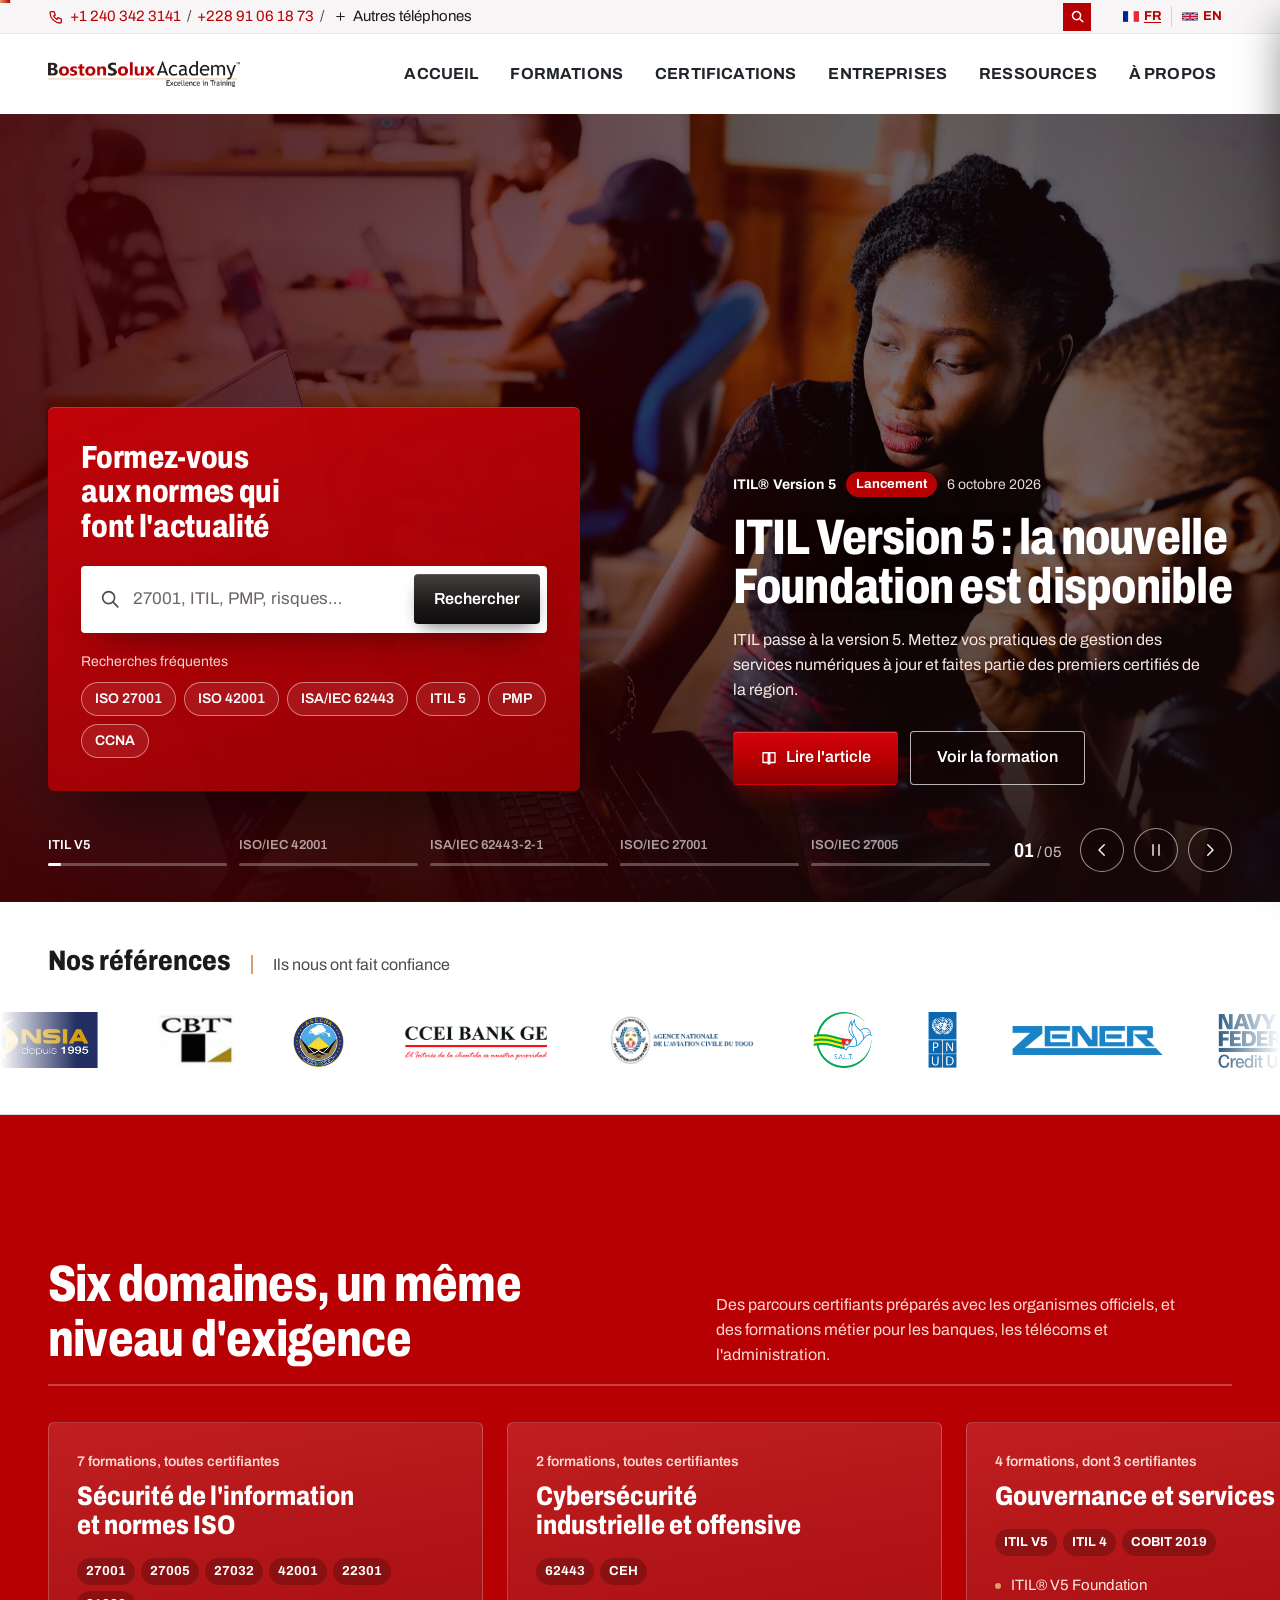
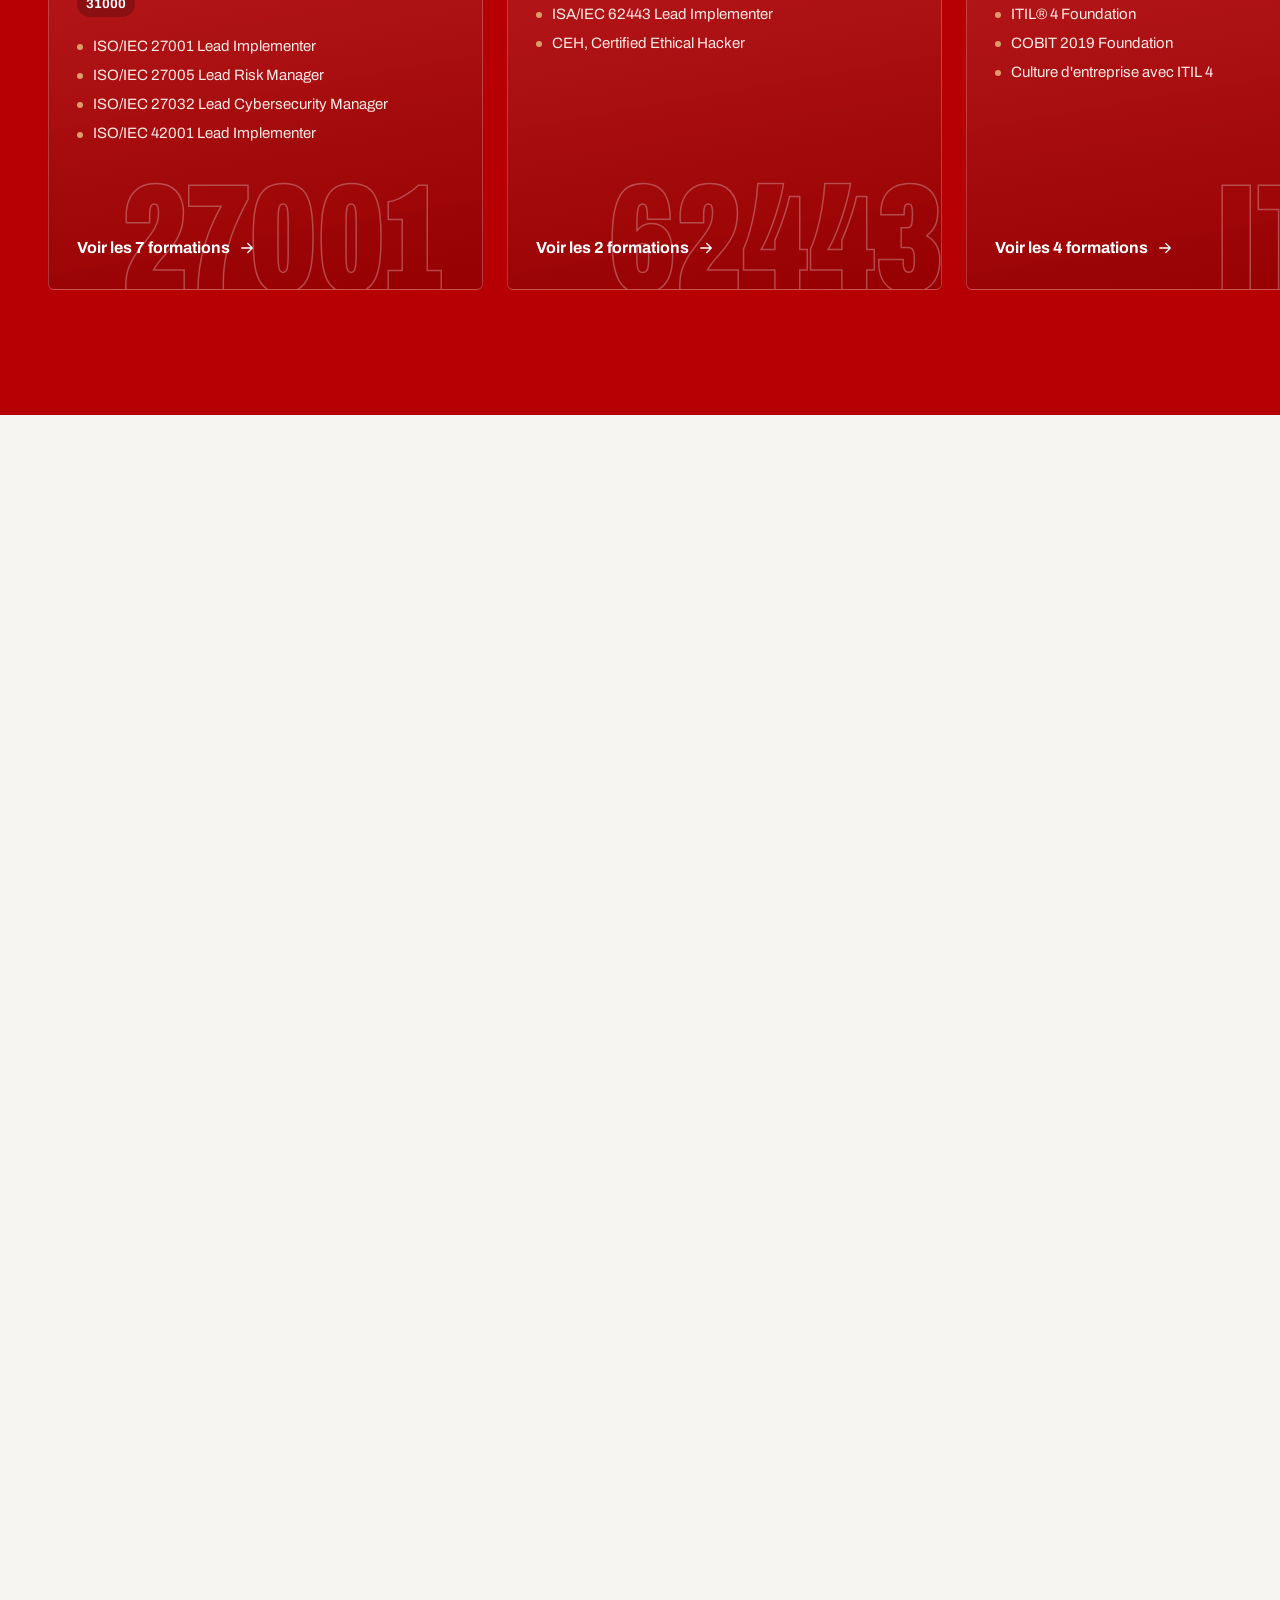
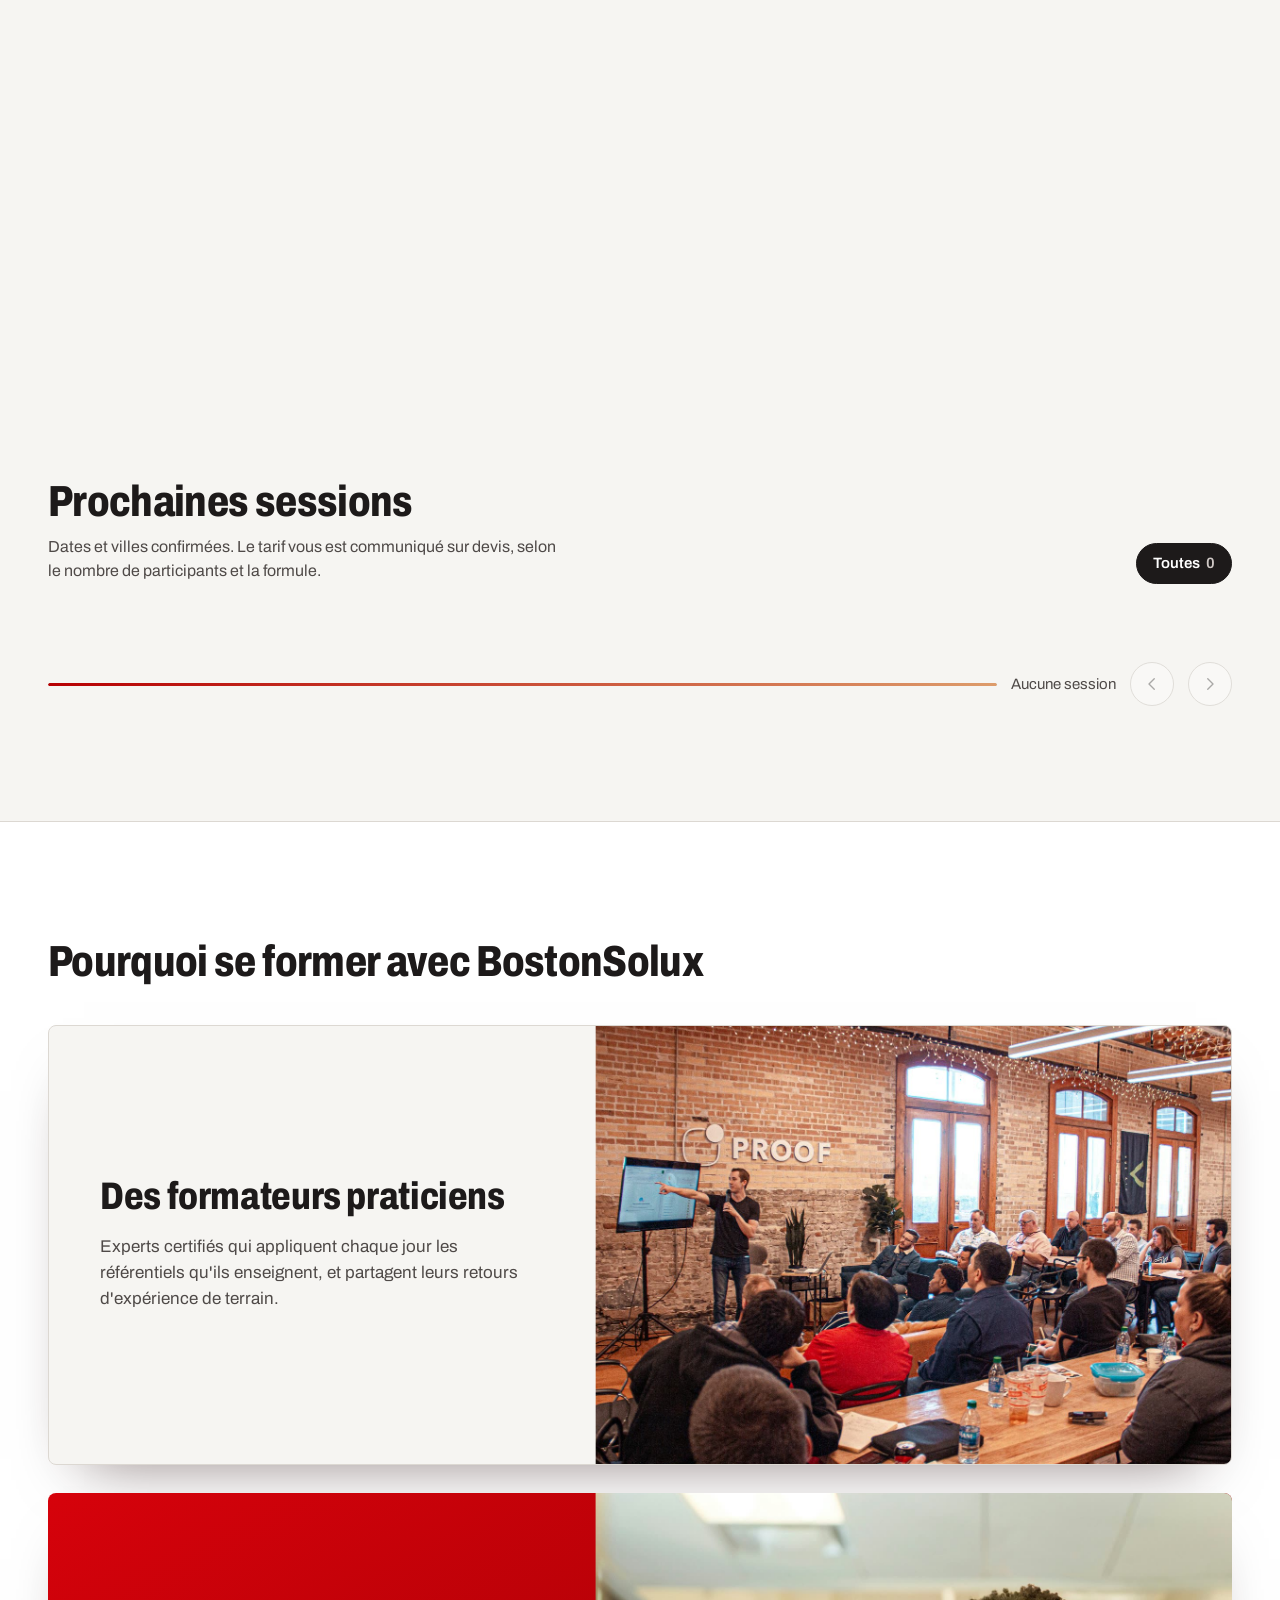
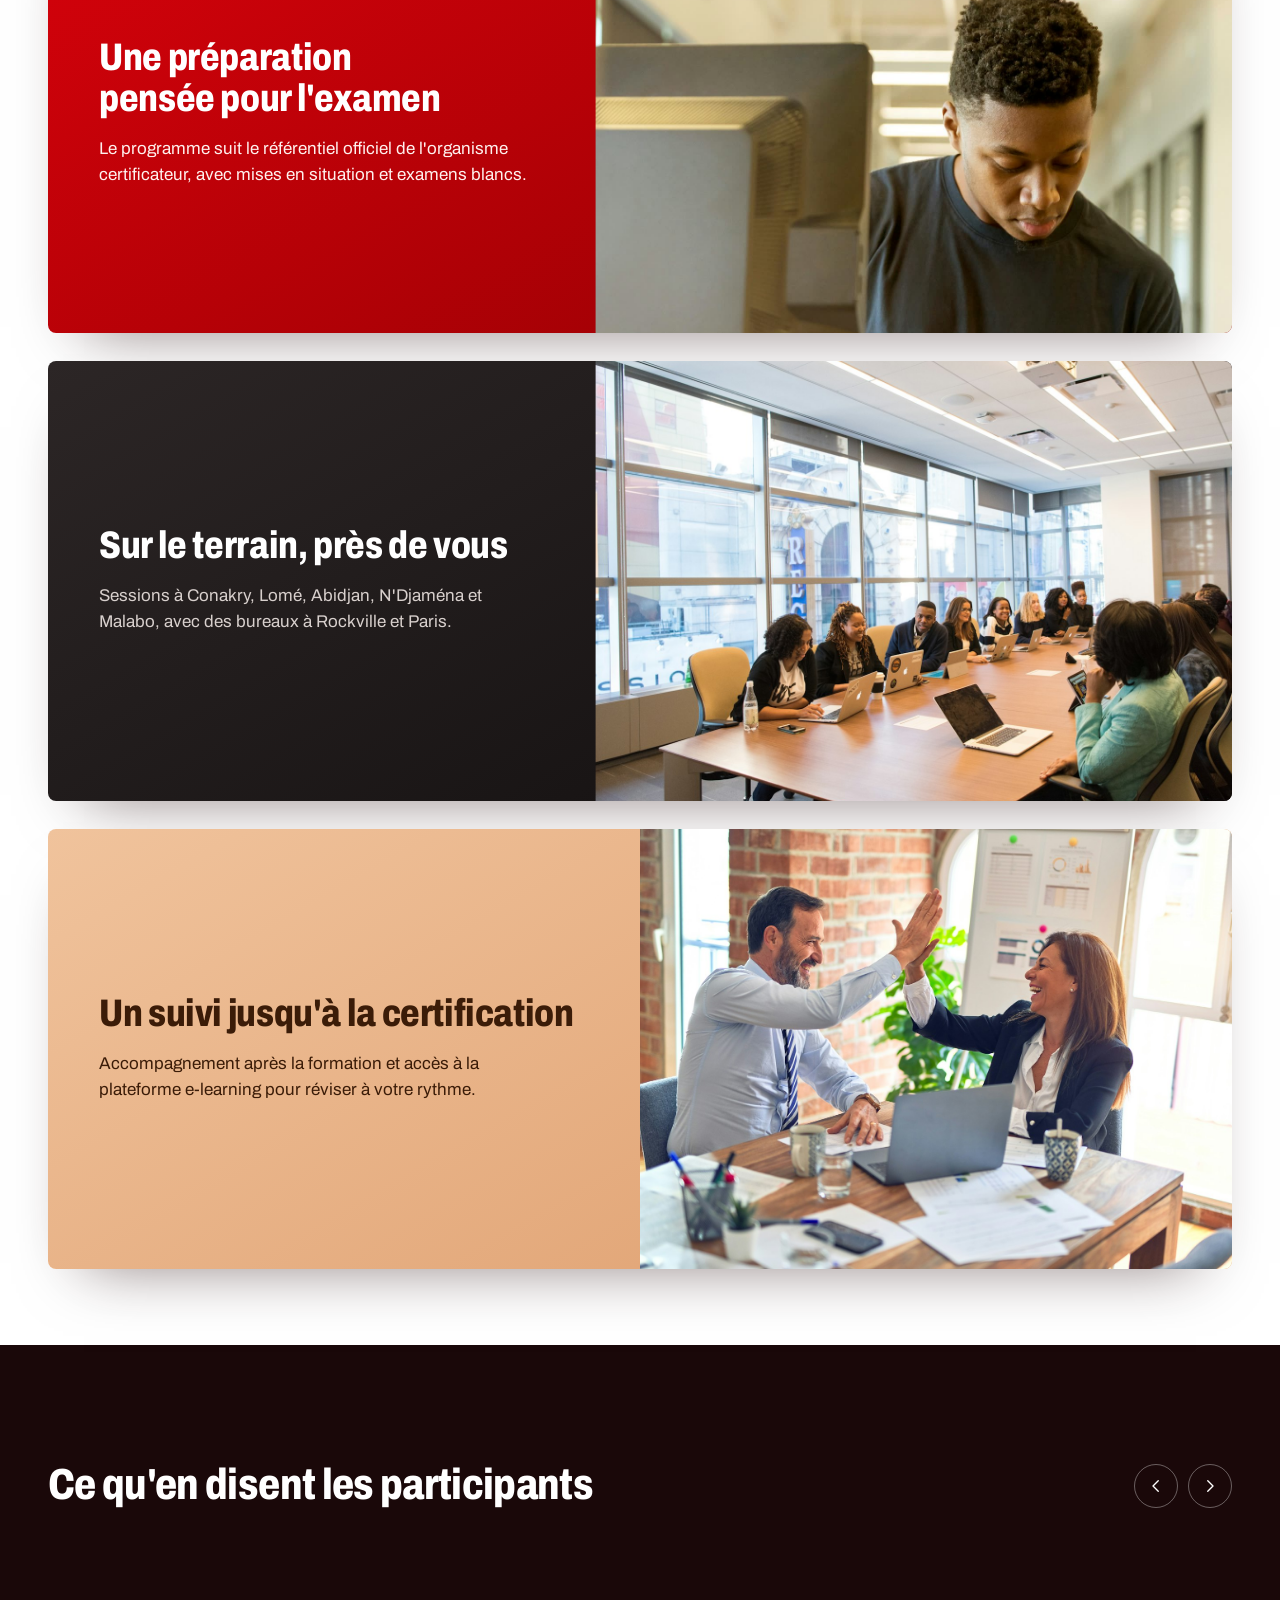
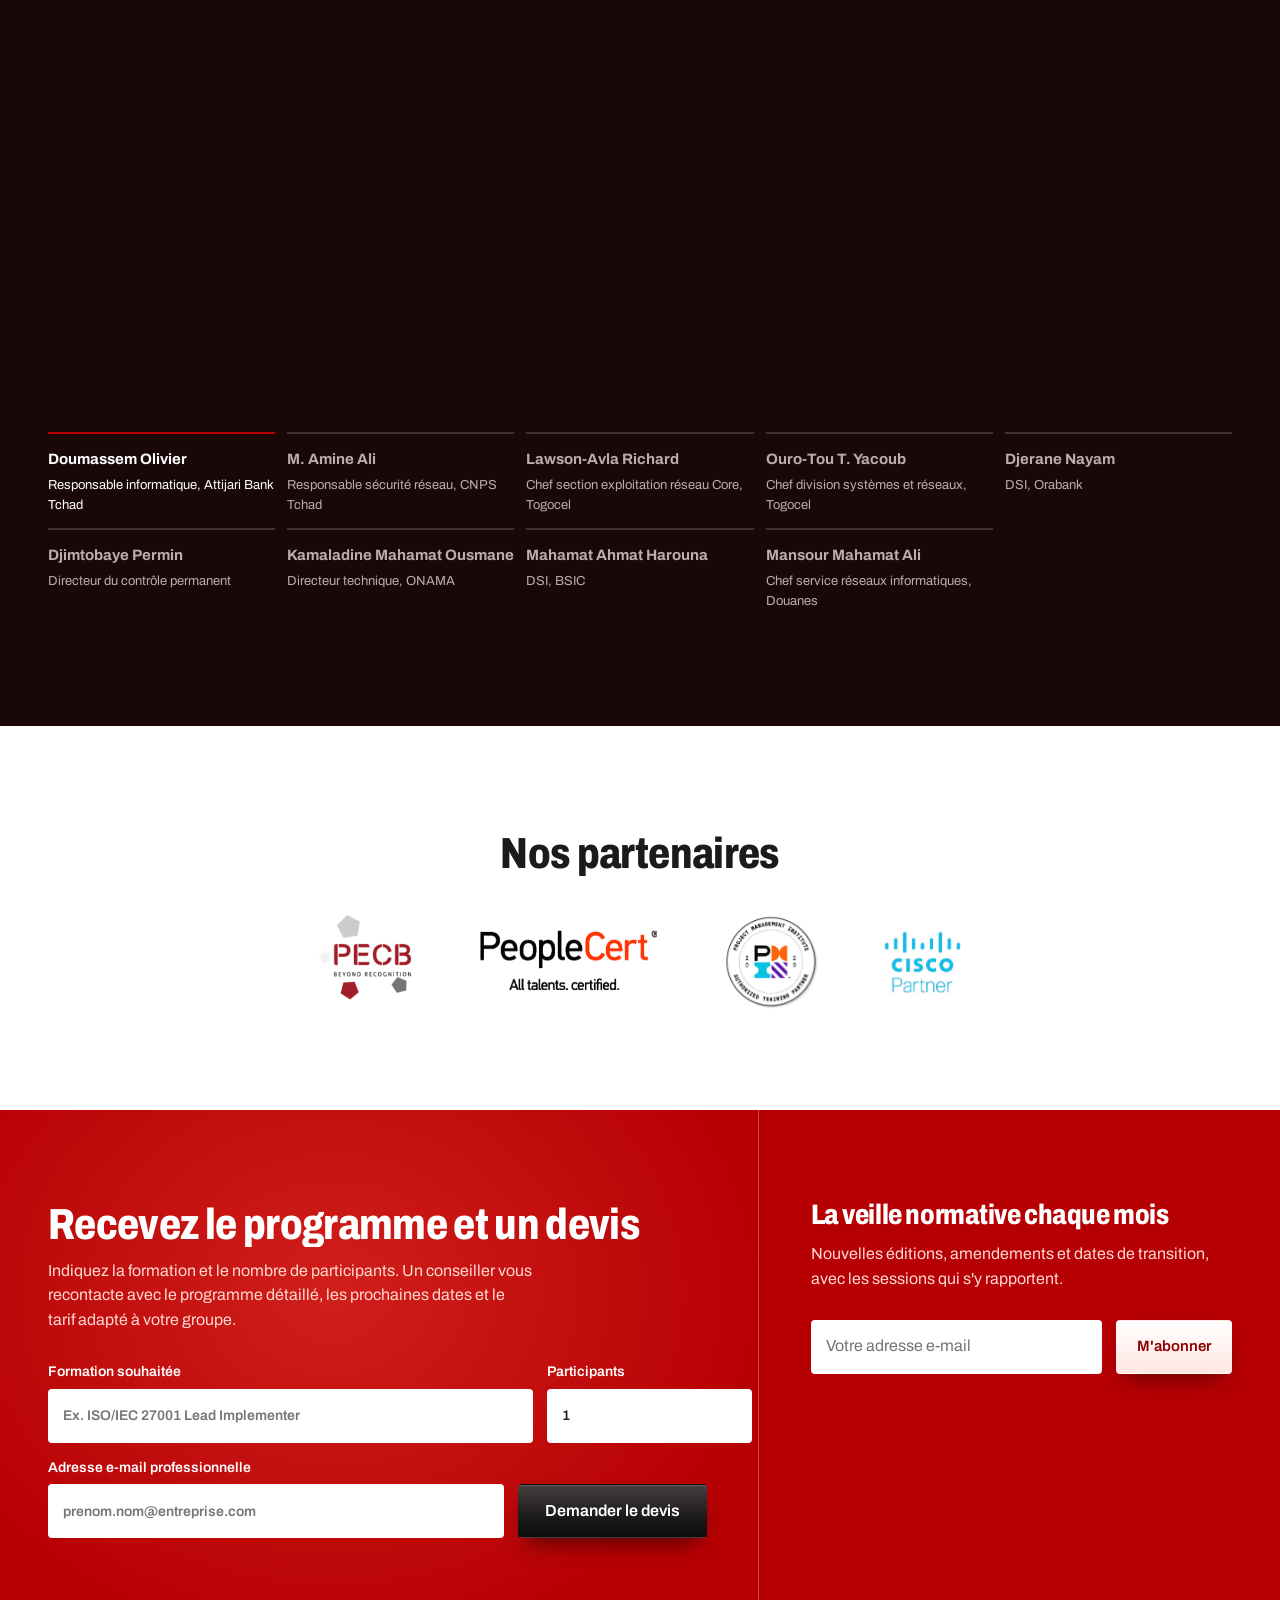
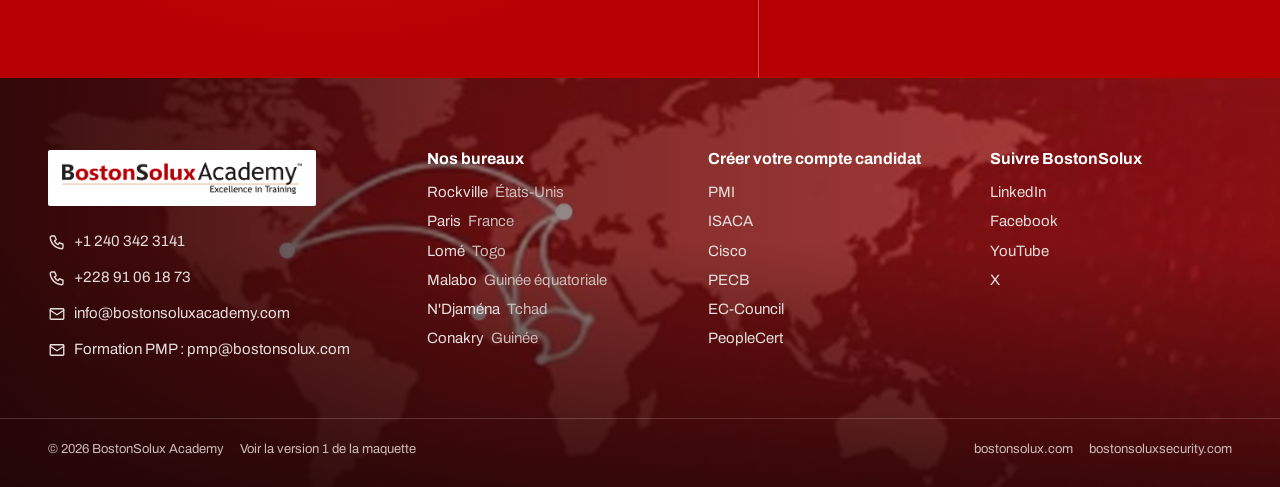
==== commit 38b73f22: "V2 ADDED" ====
--- a/maquette/v2/index.html
+++ b/maquette/v2/index.html
@@ -9,6 +9,7 @@
   <link rel="preload" href="../fonts/archivo-latin.woff2" as="font" type="font/woff2" crossorigin>
   <link rel="preload" href="../img/news-itil5.jpg" as="image">
   <link rel="stylesheet" href="styles.css">
+  <link rel="stylesheet" href="../menu/menu.css">
 </head>
 <body>
   <a class="skip" href="#contenu">Aller au contenu</a>
@@ -33,44 +34,7 @@
 
   <div class="progress" aria-hidden="true"><span id="scroll-progress"></span></div>
 
-  <div class="utility">
-    <div class="wrap utility__in">
-      <ul class="utility__contacts">
-        <li><a href="tel:+12403423141"><svg class="ic"><use href="#i-phone"/></svg>+1 240 342 3141</a></li>
-        <li><a href="tel:+22891061873">+228 91 06 18 73</a></li>
-        <li class="hide-sm"><a href="mailto:info@bostonsoluxacademy.com"><svg class="ic"><use href="#i-mail"/></svg>info@bostonsoluxacademy.com</a></li>
-      </ul>
-      <ul class="utility__links">
-        <li class="hide-sm"><a href="../index.html">Voir la version 1</a></li>
-        <li class="lang"><a href="#" aria-current="true">FR</a><a href="#">EN</a></li>
-      </ul>
-    </div>
-  </div>
-
-  <header class="nav" id="nav">
-    <div class="wrap nav__in">
-      <a class="nav__logo" href="#"><img src="../logo-bs-academy.png" alt="BostonSolux Academy, Excellence in Training" width="1114" height="150"></a>
-      <nav aria-label="Navigation principale">
-        <ul class="nav__menu" id="menu">
-          <li><a href="#" aria-current="page">Accueil</a></li>
-          <li><a href="#domaines">Formations</a></li>
-          <li><a href="#sessions">Prochaines sessions</a></li>
-          <li><a href="#">Événements</a></li>
-          <li><a href="#">À propos</a></li>
-          <li><a href="#">FAQ</a></li>
-          <li><a href="#contact">Contacts</a></li>
-          <li class="nav__menu-extra"><a href="#">Plateforme e-learning</a></li>
-        </ul>
-      </nav>
-      <div class="nav__actions">
-        <a class="btn btn--ghost hide-md" href="#"><svg class="ic"><use href="#i-screen"/></svg>E-learning</a>
-        <a class="btn btn--red" href="#devis" data-magnetic>Demander un devis</a>
-        <button class="nav__burger" type="button" aria-expanded="false" aria-controls="menu" aria-label="Ouvrir le menu">
-          <svg class="ic ic--lg"><use href="#i-menu"/></svg>
-        </button>
-      </div>
-    </div>
-  </header>
+  <div id="site-header" data-base="../" data-catalog="#domaines" data-refs="#references" data-partners="#partenaires" data-voices="#temoignages"></div>
 
   <main id="contenu">
     <!-- ===== Header : actualités en diaporama + recherche ===== -->
@@ -130,7 +94,7 @@
     </section>
 
     <!-- ===== Nos références ===== -->
-    <section class="refs" aria-labelledby="refs-title">
+    <section class="refs" id="references" aria-labelledby="refs-title">
       <div class="wrap refs__head">
         <h2 id="refs-title" data-split>Nos références</h2>
         <p>Ils nous ont fait confiance</p>
@@ -154,7 +118,7 @@
       </div>
     </section>
 
-    <!-- ===== Prochaines sessions : frise ===== -->
+    <!-- ===== Prochaines sessions : carrousel de cartes ===== -->
     <section class="sessions" id="sessions" aria-labelledby="sessions-title">
       <div class="wrap">
         <div class="section-head">
@@ -164,9 +128,14 @@
           </div>
           <div class="filters" role="group" aria-label="Filtrer par ville" id="city-filters"></div>
         </div>
-        <div class="timeline">
-          <div class="timeline__rail" aria-hidden="true"><span id="timeline-fill"></span></div>
-          <ol class="timeline__list" id="session-list"></ol>
+        <div class="carousel" id="sessions-carousel">
+          <ol class="carousel__track" id="session-list" tabindex="0" aria-label="Sessions à venir, faire défiler horizontalement"></ol>
+          <div class="carousel__bar">
+            <div class="carousel__progress" aria-hidden="true"><span id="sessions-progress"></span></div>
+            <p class="carousel__count" id="sessions-count" aria-live="polite"></p>
+            <button type="button" class="round round--light" id="sessions-prev" aria-label="Sessions précédentes"><svg class="ic"><use href="#i-left"/></svg></button>
+            <button type="button" class="round round--light" id="sessions-next" aria-label="Sessions suivantes"><svg class="ic"><use href="#i-right"/></svg></button>
+          </div>
         </div>
       </div>
     </section>
@@ -178,26 +147,26 @@
         <div class="stack" id="stack">
           <article class="card card--white">
             <div class="card__text"><h3>Des formateurs praticiens</h3><p>Experts certifiés qui appliquent chaque jour les référentiels qu'ils enseignent, et partagent leurs retours d'expérience de terrain.</p></div>
-            <img src="../img/news-42001.jpg" alt="Participants en salle de formation BostonSolux" loading="lazy">
+            <img src="../img/card-formateurs.jpg" alt="Formateur présentant devant un groupe de participants" loading="lazy">
           </article>
           <article class="card card--red">
             <div class="card__text"><h3>Une préparation pensée pour l'examen</h3><p>Le programme suit le référentiel officiel de l'organisme certificateur, avec mises en situation et examens blancs.</p></div>
-            <img src="../img/news-27005.jpg" alt="" loading="lazy">
+            <img src="../img/card-examen.jpg" alt="Professionnel concentré pendant ses révisions" loading="lazy">
           </article>
           <article class="card card--ink">
             <div class="card__text"><h3>Sur le terrain, près de vous</h3><p>Sessions à Conakry, Lomé, Abidjan, N'Djaména et Malabo, avec des bureaux à Rockville et Paris.</p></div>
-            <img src="../img/news-itil5.jpg" alt="Équipe BostonSolux lors du lancement d'ITIL Version 5" loading="lazy">
+            <img src="../img/card-terrain.jpg" alt="Participants réunis en salle de formation" loading="lazy">
           </article>
           <article class="card card--ochre">
             <div class="card__text"><h3>Un suivi jusqu'à la certification</h3><p>Accompagnement après la formation et accès à la plateforme e-learning pour réviser à votre rythme.</p></div>
-            <img src="../img/news-62443.jpg" alt="" loading="lazy">
+            <img src="../img/card-suivi.jpg" alt="Deux collègues célèbrent une réussite" loading="lazy">
           </article>
         </div>
       </div>
     </section>
 
     <!-- ===== Témoignages ===== -->
-    <section class="voices" aria-labelledby="voices-title">
+    <section class="voices" id="temoignages" aria-labelledby="voices-title">
       <div class="wrap voices__in">
         <div class="voices__head">
           <h2 id="voices-title" data-split>Ce qu'en disent les participants</h2>
@@ -212,7 +181,7 @@
     </section>
 
     <!-- ===== Nos partenaires ===== -->
-    <section class="partners" aria-labelledby="partners-title">
+    <section class="partners" id="partenaires" aria-labelledby="partners-title">
       <div class="wrap partners__in">
         <h2 id="partners-title" data-split>Nos partenaires</h2>
         <ul class="partners__list" id="partners-list"></ul>
@@ -297,7 +266,7 @@
       </div>
     </div>
     <div class="wrap foot__legal">
-      <p>© 2026 BostonSolux Academy</p>
+      <p>© 2026 BostonSolux Academy <a href="../index.html">Voir la version 1 de la maquette</a></p>
       <p><a href="https://www.bostonsolux.com">bostonsolux.com</a> <a href="https://www.bostonsoluxsecurity.com">bostonsoluxsecurity.com</a></p>
     </div>
   </footer>
@@ -307,6 +276,7 @@
   <script src="vendor/SplitText.min.js"></script>
   <script src="vendor/Flip.min.js"></script>
   <script src="../data.js"></script>
+  <script src="../menu/menu.js"></script>
   <script src="app.js"></script>
 </body>
 </html>
--- a/maquette/v2/styles.css
+++ b/maquette/v2/styles.css
@@ -108,31 +108,7 @@
 .progress { position: fixed; inset: 0 0 auto 0; height: 3px; z-index: 60; pointer-events: none; }
 .progress span { display: block; height: 100%; background: linear-gradient(90deg, var(--ochre), var(--red)); transform: scaleX(0); transform-origin: left; }
 
-/* ===== Barre utilitaire + navigation ===== */
-.utility { background: var(--ink); color: #e9e5e2; font-size: 0.8125rem; }
-.utility__in { display: flex; justify-content: space-between; gap: 16px; min-height: 36px; align-items: center; }
-.utility ul { display: flex; gap: 20px; align-items: center; }
-.utility a { display: inline-flex; gap: 6px; align-items: center; text-decoration: none; }
-.utility a:hover { color: var(--white); text-decoration: underline; }
-.utility .ic { width: 14px; height: 14px; }
-.lang { display: flex; gap: 2px; }
-.lang a { padding: 2px 6px; }
-.lang a[aria-current] { background: #3a3534; color: var(--white); }
-
-.nav { position: sticky; top: 0; z-index: 50; background: rgba(255, 255, 255, 0.97); border-bottom: 1px solid var(--rule); transition: transform 320ms var(--ease-out), box-shadow 320ms ease; }
-.nav.is-hidden { transform: translateY(-100%); }
-.nav.is-scrolled { box-shadow: 0 10px 30px -18px rgba(0, 0, 0, 0.35); }
-.nav__in { display: flex; align-items: center; gap: 28px; min-height: 76px; }
-.nav__logo { flex: none; }
-.nav__logo img { width: clamp(170px, 16vw, 236px); }
-.nav nav { margin-right: auto; }
-.nav__menu { display: flex; gap: 2px; }
-.nav__menu a { position: relative; display: block; padding: 10px 11px; font-weight: 500; font-size: 0.9375rem; text-decoration: none; white-space: nowrap; }
-.nav__menu a::after { content: ""; position: absolute; left: 11px; right: 11px; bottom: 4px; height: 2px; background: var(--red); transform: scaleX(0); transform-origin: right; transition: transform 260ms var(--ease-out); }
-.nav__menu a:hover::after, .nav__menu a[aria-current]::after { transform: scaleX(1); transform-origin: left; }
-.nav__menu-extra { display: none; }
-.nav__actions { display: flex; gap: 10px; align-items: center; }
-.nav__burger { display: none; background: none; border: 0; padding: 8px; cursor: pointer; }
+
 
 /* ===== Header diaporama ===== */
 .hero {
@@ -314,37 +290,56 @@
 .filters button[aria-pressed="true"] { background: var(--ink); color: var(--white); border-color: var(--ink); }
 .filters button[aria-pressed="true"] span { color: #cfc8c5; }
 .filters button:active { transform: scale(0.96); }
-.timeline { position: relative; padding-left: 64px; }
-.timeline__rail { position: absolute; left: 20px; top: 8px; bottom: 8px; width: 2px; background: var(--rule); }
-.timeline__rail span { display: block; width: 100%; height: 100%; background: linear-gradient(180deg, var(--red), var(--ochre)); transform: scaleY(0); transform-origin: top; }
-.timeline__list { display: grid; gap: 18px; }
-.event { position: relative; }
-.event::before {
-  content: ""; position: absolute; left: -51px; top: 34px; width: 14px; height: 14px; border-radius: 50%;
-  background: var(--paper); border: 3px solid var(--red); box-shadow: 0 0 0 5px var(--paper);
-}
-.event__card {
-  display: grid; grid-template-columns: 96px 108px minmax(0, 1fr) 260px auto; gap: 24px; align-items: center;
-  background: var(--white); border: 1px solid var(--rule); border-radius: 6px; padding: 20px 24px;
-  box-shadow: 0 18px 40px -30px rgba(40, 0, 0, 0.35);
-  transition: transform 260ms var(--ease-out), box-shadow 260ms ease, border-color 260ms ease;
+/* Carrousel de cartes : 3 visibles, les autres en défilement */
+.carousel { position: relative; }
+.carousel__track {
+  --per: 3; --gap: 24px;
+  position: relative; display: grid; grid-auto-flow: column;
+  grid-auto-columns: calc((100% - (var(--per) - 1) * var(--gap)) / var(--per));
+  gap: var(--gap); overflow-x: auto; overscroll-behavior-x: contain;
+  scroll-snap-type: x mandatory; scroll-padding-inline: 4px; scrollbar-width: none;
+  padding: 10px 4px 34px; margin: -10px -4px 0;
+  cursor: grab;
+}
+.carousel__track::-webkit-scrollbar { display: none; }
+.carousel__track:focus-visible { outline-offset: -2px; }
+.carousel__track.is-dragging { scroll-snap-type: none; cursor: grabbing; user-select: none; }
+.carousel__track.is-dragging a { pointer-events: none; }
+.session { scroll-snap-align: start; min-width: 0; }
+.session__card {
+  height: 100%; display: flex; flex-direction: column; gap: 14px;
+  background: var(--white); border: 1px solid var(--rule); border-radius: 8px; padding: 22px 22px 24px;
+  box-shadow: 0 22px 44px -32px rgba(40, 0, 0, 0.4);
+  transition: transform 280ms var(--ease-out), box-shadow 280ms ease, border-color 280ms ease;
 }
 @media (hover: hover) and (pointer: fine) {
-  .event__card:hover { transform: translateY(-3px); box-shadow: 0 26px 50px -28px rgba(40, 0, 0, 0.45); border-color: var(--rule-strong); }
-}
-.event__date { line-height: 0.85; }
-.event__day { font-size: 3.5rem; font-weight: 900; font-stretch: 62%; color: var(--red); font-variant-numeric: tabular-nums; }
-.event__month { display: block; margin-top: 6px; font-weight: 700; font-size: 0.9375rem; }
-.event__logo { width: 108px; height: 80px; display: grid; place-items: center; }
-.event__logo img { max-width: 104px; max-height: 72px; width: auto; height: auto; object-fit: contain; }
-.event__domain { font-size: 0.8125rem; font-weight: 700; color: var(--ink-2); }
-.event h3 { margin-top: 4px; font-size: 1.1875rem; font-weight: 700; line-height: 1.3; }
-.event__where { display: grid; gap: 4px; font-size: 0.9rem; }
-.event__where span { display: inline-flex; gap: 6px; align-items: center; }
-.event__where .ic { width: 16px; height: 16px; color: var(--ink-2); }
-.event__soon { font-size: 0.8125rem; font-weight: 700; color: #1d6b3a; }
-.event__soon[data-urgent] { color: var(--red); }
-.event__cta { display: flex; gap: 8px; }
+  .session__card:hover { transform: translateY(-6px); box-shadow: 0 34px 60px -30px rgba(40, 0, 0, 0.5); border-color: var(--rule-strong); }
+  .session__card:hover .session__logo img { transform: scale(1.05); }
+}
+.session__top { display: flex; justify-content: space-between; align-items: flex-start; gap: 16px; padding-bottom: 16px; border-bottom: 1px solid var(--rule); }
+.session__logo { height: 76px; display: flex; align-items: center; }
+.session__logo img { max-height: 76px; max-width: 150px; width: auto; height: auto; object-fit: contain; transition: transform 300ms var(--ease-out); }
+.session__logo b { font-size: 1.75rem; font-weight: 900; font-stretch: 65%; color: var(--red); }
+.session__date { text-align: right; line-height: 0.9; font-weight: 700; font-size: 0.9375rem; flex: none; }
+.session__date b { display: block; font-size: 3.25rem; font-weight: 900; font-stretch: 62%; color: var(--red); font-variant-numeric: tabular-nums; }
+.session h3 { font-size: 1.25rem; font-weight: 700; line-height: 1.25; }
+.session__domain { margin-top: -6px; font-size: 0.875rem; color: var(--ink-2); }
+.session__facts { display: grid; gap: 6px; font-size: 0.9375rem; }
+.session__facts li { display: flex; gap: 8px; align-items: flex-start; }
+.session__facts .ic { width: 17px; height: 17px; margin-top: 3px; color: var(--ink-2); }
+.session__soon { display: inline-flex; align-items: center; gap: 8px; align-self: flex-start; padding: 4px 12px 4px 10px; border-radius: 999px; background: #e9f4ec; color: #1d6b3a; font-size: 0.8125rem; font-weight: 700; }
+.session__soon i { position: relative; width: 8px; height: 8px; border-radius: 50%; background: currentColor; }
+.session__soon[data-urgent] { background: #fdebea; color: var(--red); }
+.session__soon[data-urgent] i::after { content: ""; position: absolute; inset: -3px; border-radius: 50%; border: 2px solid currentColor; animation: ping 1.8s var(--ease-out) infinite; }
+.session__cta { margin-top: auto; padding-top: 6px; display: flex; gap: 8px; }
+.session__cta .btn { flex: 1; }
+.carousel__bar { display: flex; align-items: center; gap: 14px; }
+.carousel__progress { flex: 1; height: 3px; border-radius: 3px; background: var(--rule); overflow: hidden; }
+.carousel__progress span { display: block; height: 100%; width: 60%; border-radius: 3px; background: linear-gradient(90deg, var(--red), var(--ochre)); transition: transform 220ms var(--ease-out), width 220ms var(--ease-out); }
+.carousel__count { min-width: 9ch; text-align: right; font-size: 0.9375rem; color: var(--ink-2); font-variant-numeric: tabular-nums; }
+.round--light { border-color: var(--rule-strong); background: var(--white); color: var(--ink); }
+.round--light:hover { background: var(--ink); color: var(--white); border-color: var(--ink); }
+.round:disabled { opacity: 0.35; cursor: default; pointer-events: none; }
 
 /* ===== Engagement : cartes empilées ===== */
 .promise { padding: clamp(72px, 9vw, 120px) 0 clamp(40px, 6vw, 80px); background: var(--white); border-top: 1px solid var(--rule); }
@@ -448,20 +443,7 @@
 /* ===== Responsive ===== */
 @media (max-width: 1180px) {
   .hide-md { display: none; }
-  .nav__in { gap: 12px; }
-  .nav__burger { display: inline-flex; }
-  .nav nav { margin-right: 0; order: 3; }
-  .nav__actions { margin-left: auto; }
-  .nav__menu {
-    display: none; position: absolute; left: 0; right: 0; top: 100%; flex-direction: column; gap: 0;
-    background: var(--white); border-bottom: 1px solid var(--rule); padding: 8px var(--gutter) 16px; box-shadow: 0 24px 40px -24px rgba(0, 0, 0, 0.3);
-  }
-  .nav__menu.is-open { display: flex; }
-  .nav__menu a { padding: 14px 4px; border-bottom: 1px solid var(--rule); font-size: 1rem; }
-  .nav__menu a::after { display: none; }
-  .nav__menu-extra { display: block; }
-  .event__card { grid-template-columns: 84px 96px minmax(0, 1fr); }
-  .event__where, .event__cta { grid-column: 3; }
+  .carousel__track { --per: 2; }
 }
 @media (max-width: 1024px) {
   .hero__grid { grid-template-columns: 1fr; align-items: start; padding-top: 40px; gap: 32px; }
@@ -485,8 +467,6 @@
 }
 @media (max-width: 720px) {
   .hide-sm { display: none; }
-  .nav__actions .btn--red { min-height: 40px; padding: 0 12px; font-size: 0.875rem; }
-  .nav__logo img { width: 150px; }
   .hero { min-height: 0; }
   .search__field { flex-wrap: wrap; padding: 6px 6px 6px 14px; }
   .search input { flex-basis: calc(100% - 40px); }
@@ -499,15 +479,9 @@
   .refs__head p { padding-left: 0; border-left: 0; flex-basis: 100%; }
   .marquee__row li { height: 62px; padding: 0 18px; }
   .marquee__row img { max-height: 44px; max-width: 120px; }
-  .timeline { padding-left: 34px; }
-  .timeline__rail { left: 8px; }
-  .event::before { left: -33px; }
-  .event__card { grid-template-columns: 60px minmax(0, 1fr); gap: 10px 14px; padding: 16px; }
-  .event__day { font-size: 2.6rem; }
-  .event__logo { grid-column: 2; width: 84px; height: 60px; order: -1; }
-  .event__logo img { max-width: 68px; max-height: 46px; }
-  .event__where, .event__cta { grid-column: 2; }
-  .event__cta { flex-wrap: wrap; }
+  .carousel__track { --per: 1.12; --gap: 14px; }
+  .session__card { padding: 18px; }
+  .carousel__count { display: none; }
   .card { top: calc(80px + var(--i, 0) * 14px); min-height: 0; }
   .quote { grid-template-columns: 1fr; }
   .quote figcaption { grid-column: 1; }
@@ -522,6 +496,6 @@
 
 @media (prefers-reduced-motion: reduce) {
   *, *::before, *::after { transition-duration: 1ms !important; }
-  .pin::after, .voices__people button::before { animation: none !important; }
+  .pin::after, .voices__people button::before, .session__soon i::after { animation: none !important; }
   .card { position: static; }
 }
--- a/maquette/menu/menu.css
+++ b/maquette/menu/menu.css
@@ -0,0 +1,167 @@
+/* En-tête commun V1 / V2 : barre haute + barre principale + méga-menus + tiroir mobile
+   (structure inspirée d'oo2.fr, couleurs BostonSolux) */
+
+.m-top, .m-bar, .m-drawer, .m-veil { --m-red: #b70003; --m-red-deep: #8f0002; --m-ink: #1d1a1a; --m-ink-2: #4f4a48; --m-rule: #e6e1dc; --m-ochre: #dd9c6b; --m-ease: cubic-bezier(0.23, 1, 0.32, 1); }
+.m-ic { width: 16px; height: 16px; flex: none; fill: none; stroke: currentColor; stroke-width: 1.9; stroke-linecap: round; stroke-linejoin: round; }
+
+/* ---------- Barre haute ---------- */
+.m-top { background: #f7f5f5; color: var(--m-ink); font-size: 0.9375rem; border-bottom: 1px solid #ece8e6; }
+.m-top__in { display: flex; align-items: center; justify-content: space-between; gap: 12px 24px; min-height: 33px; flex-wrap: wrap; }
+.m-phones { display: flex; align-items: center; flex-wrap: wrap; gap: 0 6px; margin: 0; }
+.m-phones a { color: var(--m-red); text-decoration: none; display: inline-flex; align-items: center; gap: 6px; }
+.m-phones a:hover { text-decoration: underline; }
+.m-phones .m-sep { color: var(--m-ink-2); }
+.m-phones .m-more { color: var(--m-ink); margin-left: 4px; }
+.m-phones .m-more .m-ic { width: 13px; height: 13px; }
+.m-top__right { display: flex; align-items: center; gap: 22px; }
+.m-search { display: inline-grid; place-items: center; width: 28px; height: 28px; border: 0; border-radius: 0; cursor: pointer; color: #fff; background: var(--m-red); transition: background-color 160ms ease, transform 140ms var(--m-ease); }
+.m-search:hover { background: var(--m-red-deep); }
+.m-search:active { transform: scale(0.94); }
+.m-search .m-ic { width: 15px; height: 15px; stroke-width: 2.4; }
+.m-langs { display: flex; align-items: center; gap: 0; font-size: 0.8125rem; font-weight: 700; }
+.m-langs a { display: inline-flex; align-items: center; gap: 5px; padding: 0 10px; color: var(--m-red); text-decoration: none; }
+.m-langs a + a { border-left: 1px solid #d9d3cf; }
+.m-langs a[aria-current="true"] span { text-decoration: underline; text-underline-offset: 2px; }
+.m-flag { width: 16px; height: 11px; display: block; }
+
+/* ---------- Barre principale ---------- */
+.m-bar { position: sticky; top: 0; z-index: 50; background: #fff; transition: transform 320ms var(--m-ease), box-shadow 320ms ease; }
+.m-bar.is-scrolled { box-shadow: 0 8px 26px -16px rgba(0, 0, 0, 0.35); }
+.m-bar.is-hidden { transform: translateY(-100%); }
+.m-bar__in { position: relative; display: flex; align-items: center; justify-content: space-between; gap: 24px; min-height: 80px; }
+.m-logo { flex: none; display: block; }
+.m-logo img { width: clamp(170px, 15vw, 220px); height: auto; display: block; }
+.m-menu { display: flex; align-items: stretch; margin: 0; padding: 0; list-style: none; }
+.m-item { position: static; display: flex; }
+.m-link {
+  position: relative; display: inline-flex; align-items: center; height: 80px; padding: 0 16px;
+  background: none; border: 0; cursor: pointer; font: inherit; font-size: 1rem; font-weight: 700; text-transform: uppercase;
+  color: #212529; text-decoration: none; white-space: nowrap; letter-spacing: 0.01em;
+  transition: color 160ms ease;
+}
+.m-link::after {
+  content: ""; position: absolute; left: 50%; bottom: 0; width: 6px; height: 4px; margin-left: -3px;
+  background: var(--m-red); border-radius: 2px 2px 0 0; opacity: 0; transform: translateY(4px);
+  transition: opacity 180ms ease, transform 180ms var(--m-ease);
+}
+.m-link:hover, .m-item.is-open > .m-link { color: var(--m-red); }
+.m-link:hover::after, .m-item.is-open > .m-link::after { opacity: 1; transform: none; }
+.m-link:focus-visible { outline: 2px solid var(--m-red); outline-offset: -6px; }
+.m-burger { display: none; width: 44px; height: 44px; border: 0; background: none; cursor: pointer; color: var(--m-ink); place-items: center; }
+.m-burger .m-ic { width: 26px; height: 26px; stroke-width: 2.4; }
+
+/* ---------- Méga-menus ---------- */
+.m-panel {
+  position: absolute; top: 100%; left: var(--px, 0); z-index: 60;
+  display: flex; gap: 16px; padding: 16px; width: max-content; max-width: calc(100vw - 32px);
+  background: #fff; border: 1px solid #f0d9d6; border-top: 0; border-radius: 0 0 14px 14px;
+  box-shadow: 0 18px 45px rgba(60, 4, 6, 0.16);
+  opacity: 0; visibility: hidden; transform: translateY(8px);
+  transition: opacity 180ms var(--m-ease), transform 180ms var(--m-ease), visibility 0s linear 180ms;
+}
+.m-item.is-open > .m-panel { opacity: 1; visibility: visible; transform: none; transition: opacity 180ms var(--m-ease), transform 180ms var(--m-ease), visibility 0s; }
+.m-close { position: absolute; top: 6px; right: 8px; width: 30px; height: 30px; border: 0; background: none; cursor: pointer; font-size: 21px; line-height: 1; color: #3a0607; border-radius: 50%; }
+.m-close:hover { background: #f7f0ef; }
+
+/* Carte de mise en avant (sombre) */
+.m-feature {
+  position: relative; overflow: hidden; display: flex; flex-direction: column; gap: 10px; width: 236px; padding: 18px;
+  border-radius: 10px; color: #fff; text-decoration: none;
+  background: radial-gradient(120% 90% at 100% 0%, rgba(221, 156, 107, 0.28), transparent 55%), linear-gradient(160deg, #7a0003 0%, #3a0607 100%);
+}
+.m-feature__art { display: grid; place-items: center; width: 100%; height: 108px; border-radius: 8px; overflow: hidden; background: rgba(255, 255, 255, 0.06); color: var(--m-ochre); }
+.m-feature__art img { width: 100%; height: 100%; object-fit: cover; transition: transform 500ms var(--m-ease); }
+.m-feature:hover .m-feature__art img { transform: scale(1.06); }
+.m-feature__art .m-ic { width: 34px; height: 34px; stroke-width: 1.6; }
+.m-feature h2 { margin: 4px 0 0; font-size: 1.25rem; font-weight: 800; line-height: 1.15; color: #fff; }
+.m-feature p { margin: 0; font-size: 0.875rem; font-weight: 600; line-height: 1.4; color: #f6dcd6; }
+.m-cta { align-self: flex-start; margin-top: 6px; padding: 7px 13px; border-radius: 999px; background: var(--m-ochre); color: #3a1406; font-size: 0.8125rem; font-weight: 700; transition: transform 200ms var(--m-ease), background-color 160ms ease; }
+.m-feature:hover .m-cta { background: #ecb487; transform: translateX(3px); }
+
+/* Variante claire « catalogue » */
+.m-feature--light { flex-direction: row; align-items: center; width: 330px; color: #3a0607; background: linear-gradient(150deg, #fbf3ef, #f3e3dc); border: 1px solid #f0d9d6; }
+.m-feature--light h2 { color: #3a0607; font-size: 1rem; }
+.m-feature--light p { color: #6b3a35; font-weight: 400; font-size: 0.75rem; }
+.m-feature--light .m-cta { font-size: 0.75rem; }
+.m-book {
+  flex: none; width: 92px; height: 124px; border-radius: 3px 8px 8px 3px; padding: 10px 8px; display: flex; flex-direction: column; justify-content: space-between;
+  background: linear-gradient(160deg, #c40008, #6e0002); color: #fff; box-shadow: -4px 0 0 #4c0002 inset, 0 12px 20px -10px rgba(60, 0, 0, 0.6);
+  transform: rotate(-4deg); transition: transform 300ms var(--m-ease);
+}
+.m-feature--light:hover .m-book { transform: rotate(0deg) translateY(-3px); }
+.m-book b { font-size: 0.6875rem; line-height: 1.1; font-weight: 800; }
+.m-book span { font-size: 0.5625rem; font-weight: 600; color: #ffd8d2; }
+.m-book i { display: block; width: 26px; height: 2px; background: var(--m-ochre); }
+
+/* Colonne de liens */
+.m-content { display: flex; flex-direction: column; min-width: 210px; padding: 6px 30px 4px 4px; }
+.m-label { margin: 0 0 10px; font-size: 0.6875rem; font-weight: 800; text-transform: uppercase; letter-spacing: 0.06em; color: var(--m-red); }
+.m-links { list-style: none; margin: 0; padding: 0; display: grid; gap: 2px; }
+.m-links a, .m-links button {
+  width: 100%; display: flex; align-items: center; gap: 10px; padding: 7px 10px; border: 0; border-radius: 6px; background: none; cursor: pointer;
+  font: inherit; font-size: 0.875rem; color: #3a0607; text-decoration: none; text-align: left; white-space: nowrap;
+  transition: background-color 140ms ease, color 140ms ease, padding 200ms var(--m-ease);
+}
+.m-links .m-ic { color: var(--m-red); }
+.m-links a:hover, .m-links button:hover, .m-links button[aria-selected="true"] { background: #fbf0ee; color: var(--m-red-deep); padding-left: 14px; }
+.m-links button .m-chev { margin-left: auto; width: 13px; height: 13px; opacity: 0.6; }
+.m-foot { margin-top: auto; padding-top: 12px; border-top: 1px solid var(--m-rule); }
+.m-foot a { display: inline-flex; align-items: center; gap: 8px; font-size: 0.8125rem; font-weight: 700; color: var(--m-red); text-decoration: none; }
+.m-foot a:hover { text-decoration: underline; }
+
+/* Certifications : 3e colonne */
+.m-certs { width: 270px; padding: 6px 4px 4px 18px; border-left: 1px solid var(--m-rule); }
+.m-certs ul { list-style: none; margin: 0; padding: 0; display: grid; gap: 2px; }
+.m-certs a { display: grid; grid-template-columns: 74px 1fr; align-items: center; gap: 10px; padding: 6px 8px; border-radius: 6px; text-decoration: none; color: #3a0607; font-size: 0.8125rem; line-height: 1.3; transition: background-color 140ms ease; }
+.m-certs a:hover { background: #fbf0ee; }
+.m-certs b { font-size: 0.875rem; font-weight: 800; color: var(--m-red); font-stretch: 75%; white-space: nowrap; }
+.m-certs p { margin: 8px 0 0; font-size: 0.8125rem; color: var(--m-ink-2); }
+.m-certs .is-in { animation: mFade 220ms var(--m-ease); }
+@keyframes mFade { from { opacity: 0; transform: translateX(6px); } }
+
+/* ---------- Tiroir mobile ---------- */
+.m-veil { position: fixed; inset: 0; z-index: 90; background: rgba(20, 6, 7, 0.45); opacity: 0; visibility: hidden; transition: opacity 260ms ease, visibility 0s linear 260ms; }
+.m-drawer {
+  position: fixed; top: 0; right: 0; bottom: 0; z-index: 91; width: min(86vw, 360px); overflow: hidden;
+  background: #f3f3f3; box-shadow: -20px 0 40px -20px rgba(0, 0, 0, 0.4);
+  transform: translateX(100%); transition: transform 320ms cubic-bezier(0.32, 0.72, 0, 1);
+}
+body.m-open .m-veil { opacity: 1; visibility: visible; transition: opacity 260ms ease; }
+body.m-open .m-drawer { transform: none; }
+body.m-open { overflow: hidden; }
+.m-drawer__head { display: flex; align-items: center; justify-content: center; position: relative; height: 44px; border-bottom: 1px solid #dedede; color: #9b9b9b; font-size: 1rem; }
+.m-drawer__close { position: absolute; left: 8px; top: 4px; width: 36px; height: 36px; border: 0; background: none; cursor: pointer; color: var(--m-ink); display: grid; place-items: center; }
+.m-drawer__close .m-ic { width: 20px; height: 20px; }
+.m-pages { position: relative; height: calc(100% - 44px); }
+.m-page { position: absolute; inset: 0; overflow-y: auto; background: #f3f3f3; transition: transform 320ms cubic-bezier(0.32, 0.72, 0, 1); }
+.m-page[data-pos="right"] { transform: translateX(100%); }
+.m-page[data-pos="left"] { transform: translateX(-30%); }
+.m-page ul { list-style: none; margin: 0; padding: 0; }
+.m-page li { display: flex; border-bottom: 1px solid #dedede; }
+.m-page li > a, .m-page li > span { flex: 1; display: flex; align-items: center; gap: 10px; min-height: 44px; padding: 0 20px 0 30px; color: #1f1f1f; font-size: 1rem; text-decoration: none; }
+.m-page li > a .m-ic { color: var(--m-red); }
+.m-page .m-next { width: 52px; border: 0; border-left: 1px solid #dedede; background: none; cursor: pointer; color: #8a8a8a; display: grid; place-items: center; }
+.m-page .m-next .m-ic, .m-back .m-ic { width: 18px; height: 18px; }
+.m-back { width: 100%; display: flex; align-items: center; gap: 8px; min-height: 44px; padding: 0 16px; border: 0; border-bottom: 1px solid #dedede; background: #ebebeb; cursor: pointer; font: inherit; font-weight: 700; color: var(--m-ink); }
+.m-page__cta { padding: 18px 20px; }
+.m-page__cta a { display: flex; justify-content: center; padding: 12px; border-radius: 6px; background: linear-gradient(180deg, #d6020b, #8f0002); color: #fff; font-weight: 700; text-decoration: none; }
+
+/* ---------- Points de rupture ---------- */
+@media (max-width: 1240px) {
+  .m-link { padding: 0 11px; font-size: 0.9375rem; }
+}
+@media (max-width: 1080px) {
+  .m-menu { display: none; }
+  .m-burger { display: grid; }
+  .m-bar__in { min-height: 72px; }
+}
+@media (max-width: 720px) {
+  .m-top { font-size: 0.8125rem; }
+  .m-top__in { padding-top: 4px; padding-bottom: 4px; }
+  .m-phones .m-hide-sm { display: none; }
+  .m-logo img { width: 160px; }
+}
+@media (prefers-reduced-motion: reduce) {
+  .m-panel, .m-drawer, .m-page, .m-veil, .m-link::after { transition-duration: 1ms !important; }
+  .m-certs .is-in { animation: none; }
+}
